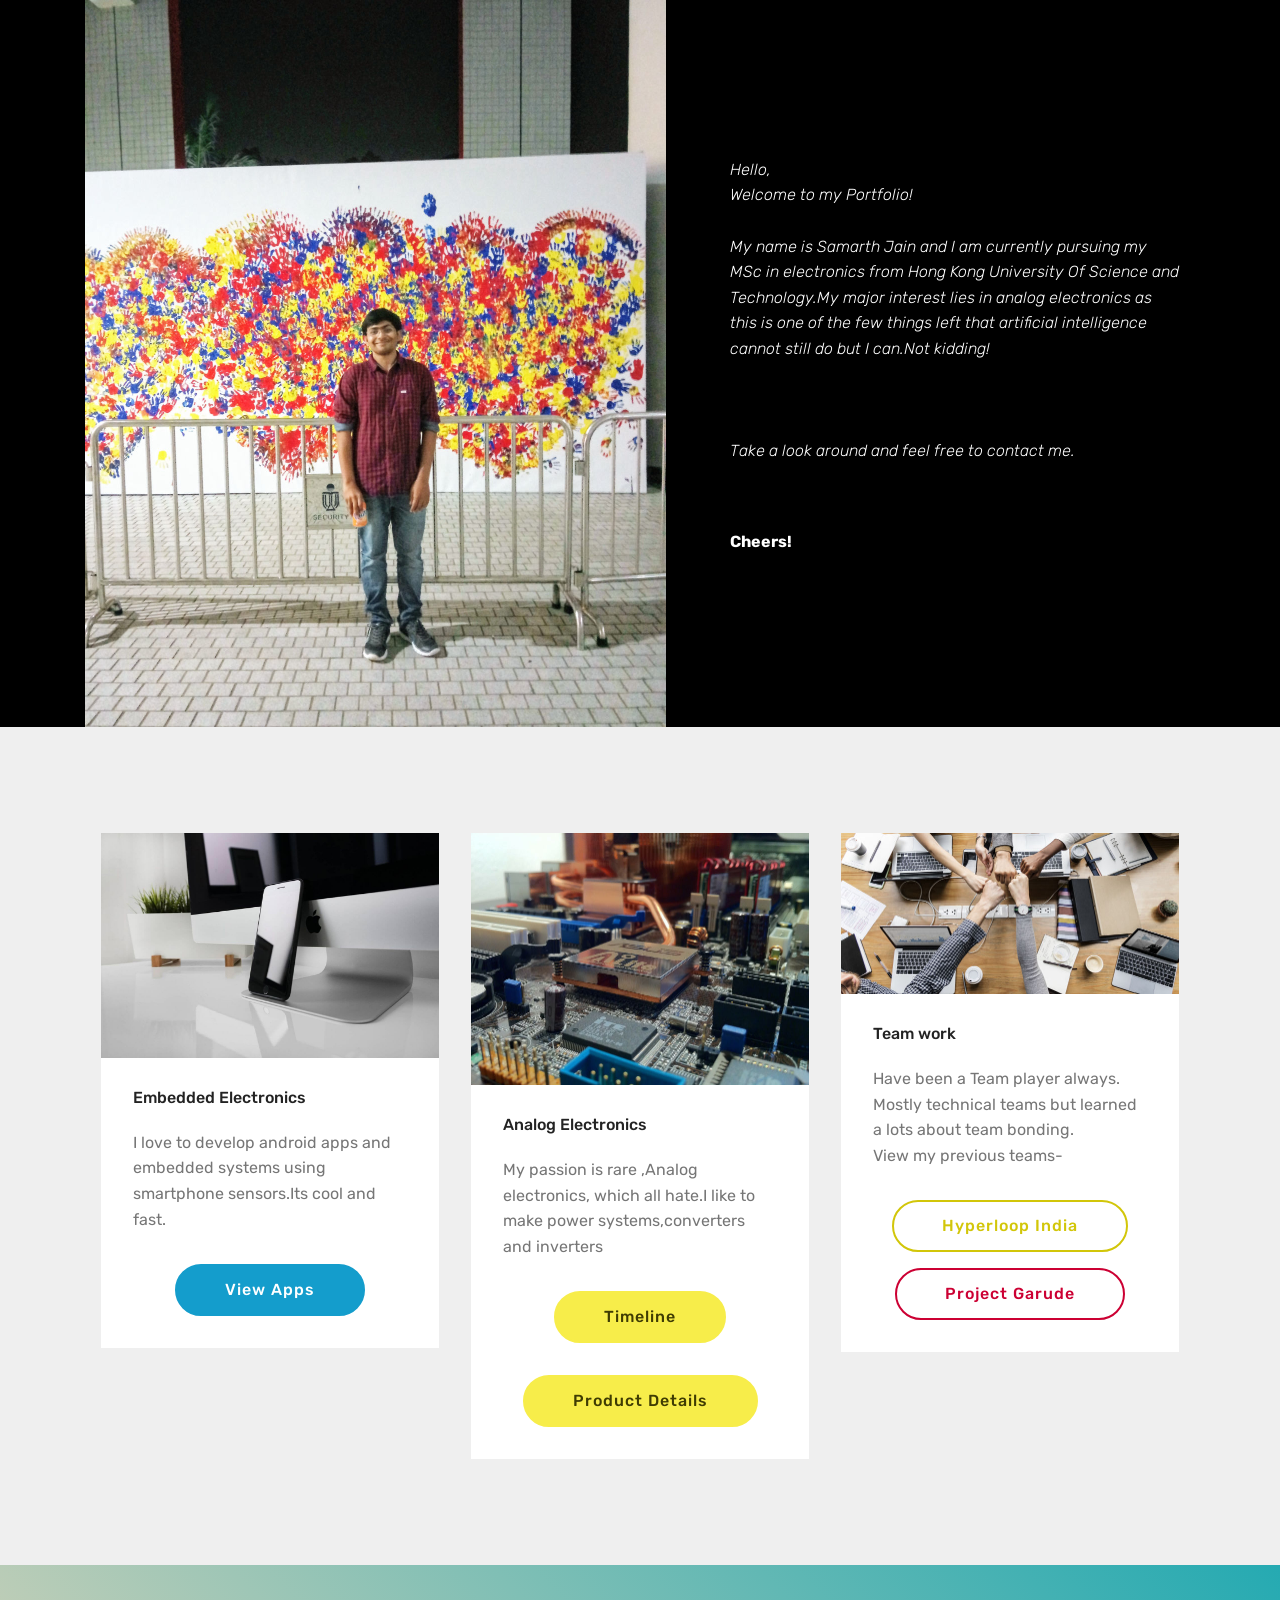
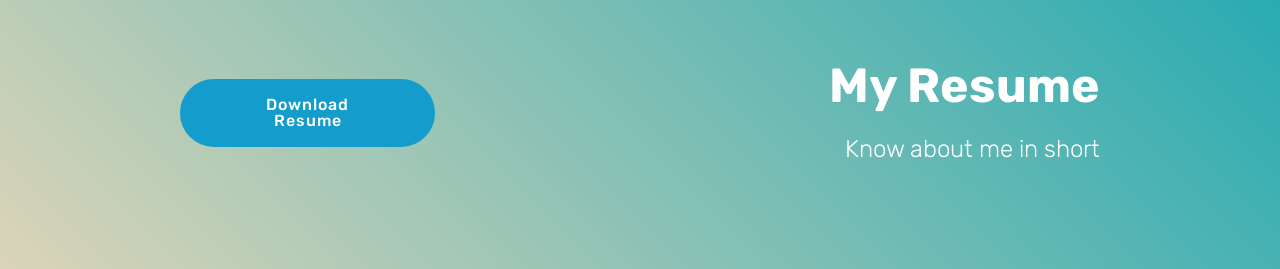
==== portfolio/index.html @ 9e7ce0a3 "Update index.html" ====
<!DOCTYPE html>
<html >
<head>
  <!-- Site made with Mobirise Website Builder v4.8.6, https://mobirise.com -->
  <meta charset="UTF-8">
  <meta http-equiv="X-UA-Compatible" content="IE=edge">
  <meta name="generator" content="Mobirise v4.8.6, mobirise.com">
  <meta name="viewport" content="width=device-width, initial-scale=1, minimum-scale=1">
  <link rel="shortcut icon" href="assets/images/logo4.png" type="image/x-icon">
  <meta name="description" content="">
  <title>Home</title>
  <link rel="stylesheet" href="assets/tether/tether.min.css">
  <link rel="stylesheet" href="assets/bootstrap/css/bootstrap.min.css">
  <link rel="stylesheet" href="assets/bootstrap/css/bootstrap-grid.min.css">
  <link rel="stylesheet" href="assets/bootstrap/css/bootstrap-reboot.min.css">
  <link rel="stylesheet" href="assets/theme/css/style.css">
  <link rel="stylesheet" href="assets/mobirise/css/mbr-additional.css" type="text/css">
  
  
  
</head>
<body>
  <section class="testimonials2 cid-r72cKj6qGm" id="testimonials2-5">

    

    

    <div class="container">
        <div class="media-container-row">
            <div class="mbr-figure pr-lg-5" style="width: 130%;">
              <img src="assets/images/img-20180921-224445-901-1162x1453.jpg" alt="" title="">
            </div>
            <div class="media-content px-3 align-self-center mbr-white py-2">
                    <p class="mbr-text testimonial-text mbr-fonts-style display-7">Hello,<br>Welcome to my Portfolio!<br><br>My name is Samarth Jain and I am currently pursuing my MSc in electronics from Hong Kong University Of Science and Technology.My major interest lies in analog electronics as this is one of the few things left that artificial intelligence cannot still do but I can.Not kidding!<br><br><br><br>Take a look around and feel free to contact me.&nbsp;<br><br></p>
                    <p class="mbr-author-name pt-4 mb-2 mbr-fonts-style display-7">Cheers!</p>
                    <p class="mbr-author-desc mbr-fonts-style display-7"></p>
            </div>
        </div>
    </div>
</section>

<section class="engine"><a href="https://mobirise.info/i">web creation software</a></section><section class="features3 cid-r7295wiwUB" id="features3-4">

    

    
    <div class="container">
        <div class="media-container-row">
            <div class="card p-3 col-12 col-md-6 col-lg-4">
                <div class="card-wrapper">
                    <div class="card-img">
                        <img src="assets/images/01.jpg" alt="Mobirise">
                    </div>
                    <div class="card-box">
                        <h4 class="card-title mbr-fonts-style display-7">
                            Embedded Electronics</h4>
                        <p class="mbr-text mbr-fonts-style display-7">
                            I love to develop android apps and embedded systems using smartphone sensors.Its cool and fast.</p>
                    </div>
                    <div class="mbr-section-btn text-center"><a href="page1.html" class="btn btn-primary display-4">
                            View Apps</a></div>
                </div>
            </div>

            <div class="card p-3 col-12 col-md-6 col-lg-4">
                <div class="card-wrapper">
                    <div class="card-img">
                        <img src="assets/images/mbr-676x505.jpg" alt="Mobirise" title="">
                    </div>
                    <div class="card-box">
                        <h4 class="card-title mbr-fonts-style display-7">Analog Electronics</h4>
                        <p class="mbr-text mbr-fonts-style display-7">My passion is rare ,Analog electronics, which all hate.I like to make power systems,converters and inverters</p>
                    </div>
                    <div class="mbr-section-btn text-center"><a href="https://samarthjainabout.github.io" class="btn btn-success display-4">Timeline</a></div>
              <div class="mbr-section-btn text-center"><a href="https://drive.google.com/open?id=1yl69Id8v0xCTXbyCGI8SJZIFc8qv35vI" class="btn btn-success display-4">Product Details</a></div>
                  
              </div>
            </div>

            <div class="card p-3 col-12 col-md-6 col-lg-4">
                <div class="card-wrapper">
                    <div class="card-img">
                        <img src="assets/images/mbr-676x323.jpg" alt="Mobirise" title="">
                    </div>
                    <div class="card-box">
                        <h4 class="card-title mbr-fonts-style display-7">
                            Team work</h4>
                        <p class="mbr-text mbr-fonts-style display-7">Have been a Team player always.<br>Mostly technical teams but learned a lots about team bonding.<br>View my previous teams-</p>
                    </div>
                    <div class="mbr-section-btn text-center"><a href="https://hyperloopindia.in/" class="btn btn-success-outline display-4">
                            Hyperloop India</a> <a href="https://www.projectgaruda.org/" class="btn btn-secondary-outline display-4">
                            Project Garude</a></div>
                </div>
            </div>

            
        </div>
    </div>
</section>

<section class="mbr-section info2 cid-r72pBPnNxs" id="info2-8">

    

    

    <div class="container">
        <div class="row main justify-content-center">
            <div class="media-container-column col-12 col-lg-3 col-md-4">
                <div class="mbr-section-btn align-left py-4"><a class="btn btn-primary display-4" href="https://drive.google.com/open?id=1Vdvoi_eeFQbv1vAcnRD-GirhCop4RAb4">Download Resume</a></div>
            </div>
            <div class="media-container-column title col-12 col-lg-7 col-md-6">
                <h2 class="align-right mbr-bold mbr-white pb-3 mbr-fonts-style display-2">My Resume</h2>
                <h3 class="mbr-section-subtitle align-right mbr-light mbr-white mbr-fonts-style display-5">Know about me in short</h3>
            </div>
        </div>
    </div>
</section>


  <script src="assets/web/assets/jquery/jquery.min.js"></script>
  <script src="assets/popper/popper.min.js"></script>
  <script src="assets/tether/tether.min.js"></script>
  <script src="assets/bootstrap/js/bootstrap.min.js"></script>
  <script src="assets/smoothscroll/smooth-scroll.js"></script>
  <script src="assets/theme/js/script.js"></script>
  
  
</body>
</html>
---- portfolio/assets/theme/css/style.css ----
/*!
 * Mobirise v4 theme (https://mobirise.com/)
 * Copyright 2017 Mobirise
 */section{background-color:#eeeeee}section,.container,.container-fluid{position:relative;word-wrap:break-word}a.mbr-iconfont:hover{text-decoration:none}.article .lead p,.article .lead ul,.article .lead ol,.article .lead pre,.article .lead blockquote{margin-bottom:0}a{font-style:normal;font-weight:400;cursor:pointer}a,a:hover{text-decoration:none}figure{margin-bottom:0}body{color:#232323}h1,h2,h3,h4,h5,h6,.h1,.h2,.h3,.h4,.h5,.h6,.display-1,.display-2,.display-3,.display-4{line-height:1;word-break:break-word;word-wrap:break-word}b,strong{font-weight:bold}blockquote{padding:10px 0 10px 20px;position:relative;border-left:2px solid;border-color:#ff3366}input:-webkit-autofill,input:-webkit-autofill:hover,input:-webkit-autofill:focus,input:-webkit-autofill:active{transition-delay:9999s;transition-property:background-color, color}textarea[type="hidden"]{display:none}body{position:relative}section{background-position:50% 50%;background-repeat:no-repeat;background-size:cover}section .mbr-background-video,section .mbr-background-video-preview{position:absolute;bottom:0;left:0;right:0;top:0}.hidden{visibility:hidden}.mbr-z-index20{z-index:20}/*! Base colors */.mbr-white{color:#ffffff}.mbr-black{color:#000000}.mbr-bg-white{background-color:#ffffff}.mbr-bg-black{background-color:#000000}/*! Text-aligns */.align-left{text-align:left}.align-center{text-align:center}.align-right{text-align:right}@media (max-width: 767px){.align-left,.align-center,.align-right,.mbr-section-btn,.mbr-section-title{text-align:center}}/*! Font-weight  */.mbr-light{font-weight:300}.mbr-regular{font-weight:400}.mbr-semibold{font-weight:500}.mbr-bold{font-weight:700}/*! Media  */.media-size-item{-webkit-flex:1 1 auto;-moz-flex:1 1 auto;-ms-flex:1 1 auto;-o-flex:1 1 auto;flex:1 1 auto}.media-content{-webkit-flex-basis:100%;flex-basis:100%}.media-container-row{display:-ms-flexbox;display:-webkit-flex;display:flex;-webkit-flex-direction:row;-ms-flex-direction:row;flex-direction:row;-webkit-flex-wrap:wrap;-ms-flex-wrap:wrap;flex-wrap:wrap;-webkit-justify-content:center;-ms-flex-pack:center;justify-content:center;-webkit-align-content:center;-ms-flex-line-pack:center;align-content:center;-webkit-align-items:start;-ms-flex-align:start;align-items:start}.media-container-row .media-size-item{width:400px}.media-container-column{display:-ms-flexbox;display:-webkit-flex;display:flex;-webkit-flex-direction:column;-ms-flex-direction:column;flex-direction:column;-webkit-flex-wrap:wrap;-ms-flex-wrap:wrap;flex-wrap:wrap;-webkit-justify-content:center;-ms-flex-pack:center;justify-content:center;-webkit-align-content:center;-ms-flex-line-pack:center;align-content:center;-webkit-align-items:stretch;-ms-flex-align:stretch;align-items:stretch}.media-container-column>*{width:100%}@media (min-width: 992px){.media-container-row{-webkit-flex-wrap:nowrap;-ms-flex-wrap:nowrap;flex-wrap:nowrap}}figure{overflow:hidden}figure[mbr-media-size]{transition:width 0.1s}.mbr-figure img,.mbr-figure iframe{display:block;width:100%}.card{background-color:transparent;border:none}.card-img{text-align:center;flex-shrink:0;-webkit-flex-shrink:0}.media{max-width:100%;margin:0 auto}.mbr-figure{-ms-flex-item-align:center;-ms-grid-row-align:center;-webkit-align-self:center;align-self:center}.media-container>div{max-width:100%}.mbr-figure img,.card-img img{width:100%}@media (max-width: 991px){.media-size-item{width:auto !important}.media{width:auto}.mbr-figure{width:100% !important}}/*! Buttons */.mbr-section-btn{margin-left:-.25rem;margin-right:-.25rem;font-size:0}nav .mbr-section-btn{margin-left:0rem;margin-right:0rem}/*! Btn icon margin */.btn .mbr-iconfont,.btn.btn-sm .mbr-iconfont{cursor:pointer;margin-right:0.5rem}.btn.btn-md .mbr-iconfont,.btn.btn-md .mbr-iconfont{margin-right:0.8rem}.mbr-regular{font-weight:400}.mbr-semibold{font-weight:500}.mbr-bold{font-weight:700}[type="submit"]{-webkit-appearance:none}/*! Full-screen */.mbr-fullscreen .mbr-overlay{min-height:100vh}.mbr-fullscreen{display:flex;display:-webkit-flex;display:-moz-flex;display:-ms-flex;display:-o-flex;align-items:center;-webkit-align-items:center;min-height:100vh;padding-top:3rem;padding-bottom:3rem}/*! Map */.map{height:25rem;position:relative}.map iframe{width:100%;height:100%}.form-asterisk{font-family:initial;position:absolute;top:-2px;font-weight:normal}/*! Scroll to top arrow */.mbr-arrow-up{bottom:25px;right:90px;position:fixed;text-align:right;z-index:5000;color:#ffffff;font-size:32px;transform:rotate(180deg);-webkit-transform:rotate(180deg)}.mbr-arrow-up a{background:rgba(0,0,0,0.2);border-radius:3px;color:#fff;display:inline-block;height:60px;width:60px;outline-style:none !important;position:relative;text-decoration:none;transition:all .3s ease-in-out;cursor:pointer;text-align:center}.mbr-arrow-up a:hover{background-color:rgba(0,0,0,0.4)}.mbr-arrow-up a i{line-height:60px}.mbr-arrow-up-icon{display:block;color:#fff}.mbr-arrow-up-icon::before{content:"\203a";display:inline-block;font-family:serif;font-size:32px;line-height:1;font-style:normal;position:relative;top:6px;left:-4px;-webkit-transform:rotate(-90deg);transform:rotate(-90deg)}/*! Arrow Down */.mbr-arrow{position:absolute;bottom:45px;left:50%;width:60px;height:60px;cursor:pointer;background-color:rgba(80,80,80,0.5);border-radius:50%;-webkit-transform:translateX(-50%);transform:translateX(-50%)}.mbr-arrow>a{display:inline-block;text-decoration:none;outline-style:none;-webkit-animation:arrowdown 1.7s ease-in-out infinite;animation:arrowdown 1.7s ease-in-out infinite}.mbr-arrow>a>i{position:absolute;top:-2px;left:15px;font-size:2rem}@keyframes arrowdown{0%{transform:translateY(0px);-webkit-transform:translateY(0px)}50%{transform:translateY(-5px);-webkit-transform:translateY(-5px)}100%{transform:translateY(0px);-webkit-transform:translateY(0px)}}@-webkit-keyframes arrowdown{0%{transform:translateY(0px);-webkit-transform:translateY(0px)}50%{transform:translateY(-5px);-webkit-transform:translateY(-5px)}100%{transform:translateY(0px);-webkit-transform:translateY(0px)}}@media (max-width: 500px){.mbr-arrow-up{left:50%;right:auto;transform:translateX(-50%) rotate(180deg);-webkit-transform:translateX(-50%) rotate(180deg)}}@keyframes gradient-animation{from{background-position:0% 100%;animation-timing-function:ease-in-out}to{background-position:100% 0%;animation-timing-function:ease-in-out}}@-webkit-keyframes gradient-animation{from{background-position:0% 100%;animation-timing-function:ease-in-out}to{background-position:100% 0%;animation-timing-function:ease-in-out}}.bg-gradient{background-size:200% 200%;animation:gradient-animation 5s infinite alternate;-webkit-animation:gradient-animation 5s infinite alternate}.menu .navbar-brand{display:-webkit-flex}.menu .navbar-brand span{display:flex;display:-webkit-flex}.menu .navbar-brand .navbar-caption-wrap{display:-webkit-flex}.menu .navbar-brand .navbar-logo img{display:-webkit-flex}@media (min-width: 768px) and (max-width: 991px){.menu .navbar-toggleable-sm .navbar-nav{display:-webkit-box;display:-webkit-flex;display:-ms-flexbox}}@media (min-width: 992px){.menu .navbar-nav.nav-dropdown{display:-webkit-flex}.menu .navbar-toggleable-sm .navbar-collapse{display:-webkit-flex !important}}.navbar{display:-webkit-flex;-webkit-flex-wrap:wrap;-webkit-align-items:center;-webkit-justify-content:space-between}.navbar-collapse{-webkit-flex-basis:100%;-webkit-flex-grow:1;-webkit-align-items:center}.nav-dropdown .link{padding:.667em 1.667em !important;margin:0 !important}.nav{display:-webkit-flex;-webkit-flex-wrap:wrap}.row{display:-webkit-flex;-webkit-flex-wrap:wrap}.justify-content-center{-webkit-justify-content:center}.form-inline{display:-webkit-flex;-webkit-flex-flow:row wrap;-webkit-align-items:center}.card-wrapper{flex:1;-webkit-flex:1}.carousel-control{display:-webkit-flex;-webkit-align-items:center;-webkit-justify-content:center}.carousel-controls{display:-webkit-flex}.media{display:-webkit-flex}
/*# sourceMappingURL=style.css.map */
.engine {
	position: absolute;
	text-indent: -2400px;
	text-align: center;
	padding: 0;
	top: 0;
	left: -2400px;
}
---- portfolio/assets/mobirise/css/mbr-additional.css ----
@import url(https://fonts.googleapis.com/css?family=Rubik:300,300i,400,400i,500,500i,700,700i,900,900i);





body {
  font-style: normal;
  line-height: 1.5;
}
.mbr-section-title {
  font-style: normal;
  line-height: 1.2;
}
.mbr-section-subtitle {
  line-height: 1.3;
}
.mbr-text {
  font-style: normal;
  line-height: 1.6;
}
.display-1 {
  font-family: 'Rubik', sans-serif;
  font-size: 4.25rem;
}
.display-1 > .mbr-iconfont {
  font-size: 6.8rem;
}
.display-2 {
  font-family: 'Rubik', sans-serif;
  font-size: 3rem;
}
.display-2 > .mbr-iconfont {
  font-size: 4.8rem;
}
.display-4 {
  font-family: 'Rubik', sans-serif;
  font-size: 1rem;
}
.display-4 > .mbr-iconfont {
  font-size: 1.6rem;
}
.display-5 {
  font-family: 'Rubik', sans-serif;
  font-size: 1.5rem;
}
.display-5 > .mbr-iconfont {
  font-size: 2.4rem;
}
.display-7 {
  font-family: 'Rubik', sans-serif;
  font-size: 1rem;
}
.display-7 > .mbr-iconfont {
  font-size: 1.6rem;
}
/* ---- Fluid typography for mobile devices ---- */
/* 1.4 - font scale ratio ( bootstrap == 1.42857 ) */
/* 100vw - current viewport width */
/* (48 - 20)  48 == 48rem == 768px, 20 == 20rem == 320px(minimal supported viewport) */
/* 0.65 - min scale variable, may vary */
@media (max-width: 768px) {
  .display-1 {
    font-size: 3.4rem;
    font-size: calc( 2.1374999999999997rem + (4.25 - 2.1374999999999997) * ((100vw - 20rem) / (48 - 20)));
    line-height: calc( 1.4 * (2.1374999999999997rem + (4.25 - 2.1374999999999997) * ((100vw - 20rem) / (48 - 20))));
  }
  .display-2 {
    font-size: 2.4rem;
    font-size: calc( 1.7rem + (3 - 1.7) * ((100vw - 20rem) / (48 - 20)));
    line-height: calc( 1.4 * (1.7rem + (3 - 1.7) * ((100vw - 20rem) / (48 - 20))));
  }
  .display-4 {
    font-size: 0.8rem;
    font-size: calc( 1rem + (1 - 1) * ((100vw - 20rem) / (48 - 20)));
    line-height: calc( 1.4 * (1rem + (1 - 1) * ((100vw - 20rem) / (48 - 20))));
  }
  .display-5 {
    font-size: 1.2rem;
    font-size: calc( 1.175rem + (1.5 - 1.175) * ((100vw - 20rem) / (48 - 20)));
    line-height: calc( 1.4 * (1.175rem + (1.5 - 1.175) * ((100vw - 20rem) / (48 - 20))));
  }
}
/* Buttons */
.btn {
  font-weight: 500;
  border-width: 2px;
  font-style: normal;
  letter-spacing: 1px;
  margin: .4rem .8rem;
  white-space: normal;
  -webkit-transition: all 0.3s ease-in-out;
  -moz-transition: all 0.3s ease-in-out;
  transition: all 0.3s ease-in-out;
  display: inline-flex;
  align-items: center;
  justify-content: center;
  word-break: break-word;
  -webkit-align-items: center;
  -webkit-justify-content: center;
  display: -webkit-inline-flex;
  padding: 1rem 3rem;
  border-radius: 3px;
}
.btn-sm {
  font-weight: 500;
  letter-spacing: 1px;
  -webkit-transition: all 0.3s ease-in-out;
  -moz-transition: all 0.3s ease-in-out;
  transition: all 0.3s ease-in-out;
  padding: 0.6rem 1.5rem;
  border-radius: 3px;
}
.btn-md {
  font-weight: 500;
  letter-spacing: 1px;
  margin: .4rem .8rem !important;
  -webkit-transition: all 0.3s ease-in-out;
  -moz-transition: all 0.3s ease-in-out;
  transition: all 0.3s ease-in-out;
  padding: 1rem 3rem;
  border-radius: 3px;
}
.btn-lg {
  font-weight: 500;
  letter-spacing: 1px;
  margin: .4rem .8rem !important;
  -webkit-transition: all 0.3s ease-in-out;
  -moz-transition: all 0.3s ease-in-out;
  transition: all 0.3s ease-in-out;
  padding: 1.2rem 3.2rem;
  border-radius: 3px;
}
.bg-primary {
  background-color: #149dcc !important;
}
.bg-success {
  background-color: #f7ed4a !important;
}
.bg-info {
  background-color: #82786e !important;
}
.bg-warning {
  background-color: #879a9f !important;
}
.bg-danger {
  background-color: #b1a374 !important;
}
.btn-primary,
.btn-primary:active {
  background-color: #149dcc !important;
  border-color: #149dcc !important;
  color: #ffffff !important;
}
.btn-primary:hover,
.btn-primary:focus,
.btn-primary.focus,
.btn-primary.active {
  color: #ffffff !important;
  background-color: #0d6786 !important;
  border-color: #0d6786 !important;
}
.btn-primary.disabled,
.btn-primary:disabled {
  color: #ffffff !important;
  background-color: #0d6786 !important;
  border-color: #0d6786 !important;
}
.btn-secondary,
.btn-secondary:active {
  background-color: #ff3366 !important;
  border-color: #ff3366 !important;
  color: #ffffff !important;
}
.btn-secondary:hover,
.btn-secondary:focus,
.btn-secondary.focus,
.btn-secondary.active {
  color: #ffffff !important;
  background-color: #e50039 !important;
  border-color: #e50039 !important;
}
.btn-secondary.disabled,
.btn-secondary:disabled {
  color: #ffffff !important;
  background-color: #e50039 !important;
  border-color: #e50039 !important;
}
.btn-info,
.btn-info:active {
  background-color: #82786e !important;
  border-color: #82786e !important;
  color: #ffffff !important;
}
.btn-info:hover,
.btn-info:focus,
.btn-info.focus,
.btn-info.active {
  color: #ffffff !important;
  background-color: #59524b !important;
  border-color: #59524b !important;
}
.btn-info.disabled,
.btn-info:disabled {
  color: #ffffff !important;
  background-color: #59524b !important;
  border-color: #59524b !important;
}
.btn-success,
.btn-success:active {
  background-color: #f7ed4a !important;
  border-color: #f7ed4a !important;
  color: #3f3c03 !important;
}
.btn-success:hover,
.btn-success:focus,
.btn-success.focus,
.btn-success.active {
  color: #3f3c03 !important;
  background-color: #eadd0a !important;
  border-color: #eadd0a !important;
}
.btn-success.disabled,
.btn-success:disabled {
  color: #3f3c03 !important;
  background-color: #eadd0a !important;
  border-color: #eadd0a !important;
}
.btn-warning,
.btn-warning:active {
  background-color: #879a9f !important;
  border-color: #879a9f !important;
  color: #ffffff !important;
}
.btn-warning:hover,
.btn-warning:focus,
.btn-warning.focus,
.btn-warning.active {
  color: #ffffff !important;
  background-color: #617479 !important;
  border-color: #617479 !important;
}
.btn-warning.disabled,
.btn-warning:disabled {
  color: #ffffff !important;
  background-color: #617479 !important;
  border-color: #617479 !important;
}
.btn-danger,
.btn-danger:active {
  background-color: #b1a374 !important;
  border-color: #b1a374 !important;
  color: #ffffff !important;
}
.btn-danger:hover,
.btn-danger:focus,
.btn-danger.focus,
.btn-danger.active {
  color: #ffffff !important;
  background-color: #8b7d4e !important;
  border-color: #8b7d4e !important;
}
.btn-danger.disabled,
.btn-danger:disabled {
  color: #ffffff !important;
  background-color: #8b7d4e !important;
  border-color: #8b7d4e !important;
}
.btn-white {
  color: #333333 !important;
}
.btn-white,
.btn-white:active {
  background-color: #ffffff !important;
  border-color: #ffffff !important;
  color: #808080 !important;
}
.btn-white:hover,
.btn-white:focus,
.btn-white.focus,
.btn-white.active {
  color: #808080 !important;
  background-color: #d9d9d9 !important;
  border-color: #d9d9d9 !important;
}
.btn-white.disabled,
.btn-white:disabled {
  color: #808080 !important;
  background-color: #d9d9d9 !important;
  border-color: #d9d9d9 !important;
}
.btn-black,
.btn-black:active {
  background-color: #333333 !important;
  border-color: #333333 !important;
  color: #ffffff !important;
}
.btn-black:hover,
.btn-black:focus,
.btn-black.focus,
.btn-black.active {
  color: #ffffff !important;
  background-color: #0d0d0d !important;
  border-color: #0d0d0d !important;
}
.btn-black.disabled,
.btn-black:disabled {
  color: #ffffff !important;
  background-color: #0d0d0d !important;
  border-color: #0d0d0d !important;
}
.btn-primary-outline,
.btn-primary-outline:active {
  background: none;
  border-color: #0b566f;
  color: #0b566f;
}
.btn-primary-outline:hover,
.btn-primary-outline:focus,
.btn-primary-outline.focus,
.btn-primary-outline.active {
  color: #ffffff;
  background-color: #149dcc;
  border-color: #149dcc;
}
.btn-primary-outline.disabled,
.btn-primary-outline:disabled {
  color: #ffffff !important;
  background-color: #149dcc !important;
  border-color: #149dcc !important;
}
.btn-secondary-outline,
.btn-secondary-outline:active {
  background: none;
  border-color: #cc0033;
  color: #cc0033;
}
.btn-secondary-outline:hover,
.btn-secondary-outline:focus,
.btn-secondary-outline.focus,
.btn-secondary-outline.active {
  color: #ffffff;
  background-color: #ff3366;
  border-color: #ff3366;
}
.btn-secondary-outline.disabled,
.btn-secondary-outline:disabled {
  color: #ffffff !important;
  background-color: #ff3366 !important;
  border-color: #ff3366 !important;
}
.btn-info-outline,
.btn-info-outline:active {
  background: none;
  border-color: #4b453f;
  color: #4b453f;
}
.btn-info-outline:hover,
.btn-info-outline:focus,
.btn-info-outline.focus,
.btn-info-outline.active {
  color: #ffffff;
  background-color: #82786e;
  border-color: #82786e;
}
.btn-info-outline.disabled,
.btn-info-outline:disabled {
  color: #ffffff !important;
  background-color: #82786e !important;
  border-color: #82786e !important;
}
.btn-success-outline,
.btn-success-outline:active {
  background: none;
  border-color: #d2c609;
  color: #d2c609;
}
.btn-success-outline:hover,
.btn-success-outline:focus,
.btn-success-outline.focus,
.btn-success-outline.active {
  color: #3f3c03;
  background-color: #f7ed4a;
  border-color: #f7ed4a;
}
.btn-success-outline.disabled,
.btn-success-outline:disabled {
  color: #3f3c03 !important;
  background-color: #f7ed4a !important;
  border-color: #f7ed4a !important;
}
.btn-warning-outline,
.btn-warning-outline:active {
  background: none;
  border-color: #55666b;
  color: #55666b;
}
.btn-warning-outline:hover,
.btn-warning-outline:focus,
.btn-warning-outline.focus,
.btn-warning-outline.active {
  color: #ffffff;
  background-color: #879a9f;
  border-color: #879a9f;
}
.btn-warning-outline.disabled,
.btn-warning-outline:disabled {
  color: #ffffff !important;
  background-color: #879a9f !important;
  border-color: #879a9f !important;
}
.btn-danger-outline,
.btn-danger-outline:active {
  background: none;
  border-color: #7a6e45;
  color: #7a6e45;
}
.btn-danger-outline:hover,
.btn-danger-outline:focus,
.btn-danger-outline.focus,
.btn-danger-outline.active {
  color: #ffffff;
  background-color: #b1a374;
  border-color: #b1a374;
}
.btn-danger-outline.disabled,
.btn-danger-outline:disabled {
  color: #ffffff !important;
  background-color: #b1a374 !important;
  border-color: #b1a374 !important;
}
.btn-black-outline,
.btn-black-outline:active {
  background: none;
  border-color: #000000;
  color: #000000;
}
.btn-black-outline:hover,
.btn-black-outline:focus,
.btn-black-outline.focus,
.btn-black-outline.active {
  color: #ffffff;
  background-color: #333333;
  border-color: #333333;
}
.btn-black-outline.disabled,
.btn-black-outline:disabled {
  color: #ffffff !important;
  background-color: #333333 !important;
  border-color: #333333 !important;
}
.btn-white-outline,
.btn-white-outline:active,
.btn-white-outline.active {
  background: none;
  border-color: #ffffff;
  color: #ffffff;
}
.btn-white-outline:hover,
.btn-white-outline:focus,
.btn-white-outline.focus {
  color: #333333;
  background-color: #ffffff;
  border-color: #ffffff;
}
.text-primary {
  color: #149dcc !important;
}
.text-secondary {
  color: #ff3366 !important;
}
.text-success {
  color: #f7ed4a !important;
}
.text-info {
  color: #82786e !important;
}
.text-warning {
  color: #879a9f !important;
}
.text-danger {
  color: #b1a374 !important;
}
.text-white {
  color: #ffffff !important;
}
.text-black {
  color: #000000 !important;
}
a.text-primary:hover,
a.text-primary:focus {
  color: #0b566f !important;
}
a.text-secondary:hover,
a.text-secondary:focus {
  color: #cc0033 !important;
}
a.text-success:hover,
a.text-success:focus {
  color: #d2c609 !important;
}
a.text-info:hover,
a.text-info:focus {
  color: #4b453f !important;
}
a.text-warning:hover,
a.text-warning:focus {
  color: #55666b !important;
}
a.text-danger:hover,
a.text-danger:focus {
  color: #7a6e45 !important;
}
a.text-white:hover,
a.text-white:focus {
  color: #b3b3b3 !important;
}
a.text-black:hover,
a.text-black:focus {
  color: #4d4d4d !important;
}
.alert-success {
  background-color: #70c770;
}
.alert-info {
  background-color: #82786e;
}
.alert-warning {
  background-color: #879a9f;
}
.alert-danger {
  background-color: #b1a374;
}
.mbr-section-btn a.btn:not(.btn-form) {
  border-radius: 100px;
}
.mbr-section-btn a.btn:not(.btn-form):hover,
.mbr-section-btn a.btn:not(.btn-form):focus {
  box-shadow: none !important;
}
.mbr-section-btn a.btn:not(.btn-form):hover,
.mbr-section-btn a.btn:not(.btn-form):focus {
  box-shadow: 0 10px 40px 0 rgba(0, 0, 0, 0.2) !important;
  -webkit-box-shadow: 0 10px 40px 0 rgba(0, 0, 0, 0.2) !important;
}
.mbr-gallery-filter li a {
  border-radius: 100px !important;
}
.mbr-gallery-filter li.active .btn {
  background-color: #149dcc;
  border-color: #149dcc;
  color: #ffffff;
}
.mbr-gallery-filter li.active .btn:focus {
  box-shadow: none;
}
.nav-tabs .nav-link {
  border-radius: 100px !important;
}
.btn-form {
  border-radius: 0;
}
.btn-form:hover {
  cursor: pointer;
}
a,
a:hover {
  color: #149dcc;
}
.mbr-plan-header.bg-primary .mbr-plan-subtitle,
.mbr-plan-header.bg-primary .mbr-plan-price-desc {
  color: #b4e6f8;
}
.mbr-plan-header.bg-success .mbr-plan-subtitle,
.mbr-plan-header.bg-success .mbr-plan-price-desc {
  color: #ffffff;
}
.mbr-plan-header.bg-info .mbr-plan-subtitle,
.mbr-plan-header.bg-info .mbr-plan-price-desc {
  color: #beb8b2;
}
.mbr-plan-header.bg-warning .mbr-plan-subtitle,
.mbr-plan-header.bg-warning .mbr-plan-price-desc {
  color: #ced6d8;
}
.mbr-plan-header.bg-danger .mbr-plan-subtitle,
.mbr-plan-header.bg-danger .mbr-plan-price-desc {
  color: #dfd9c6;
}
/* Scroll to top button*/
.scrollToTop_wraper {
  display: none;
}
#scrollToTop a i:before {
  content: '';
  position: absolute;
  height: 40%;
  top: 25%;
  background: #fff;
  width: 2px;
  left: calc(50% - 1px);
}
#scrollToTop a i:after {
  content: '';
  position: absolute;
  display: block;
  border-top: 2px solid #fff;
  border-right: 2px solid #fff;
  width: 40%;
  height: 40%;
  left: 30%;
  bottom: 30%;
  transform: rotate(135deg);
  -webkit-transform: rotate(135deg);
}
/* Others*/
.note-check a[data-value=Rubik] {
  font-style: normal;
}
.mbr-arrow a {
  color: #ffffff;
}
@media (max-width: 767px) {
  .mbr-arrow {
    display: none;
  }
}
.form-control-label {
  position: relative;
  cursor: pointer;
  margin-bottom: .357em;
  padding: 0;
}
.alert {
  color: #ffffff;
  border-radius: 0;
  border: 0;
  font-size: .875rem;
  line-height: 1.5;
  margin-bottom: 1.875rem;
  padding: 1.25rem;
  position: relative;
}
.alert.alert-form::after {
  background-color: inherit;
  bottom: -7px;
  content: "";
  display: block;
  height: 14px;
  left: 50%;
  margin-left: -7px;
  position: absolute;
  transform: rotate(45deg);
  width: 14px;
  -webkit-transform: rotate(45deg);
}
.form-control {
  background-color: #f5f5f5;
  box-shadow: none;
  color: #565656;
  font-family: 'Rubik', sans-serif;
  font-size: 1rem;
  line-height: 1.43;
  min-height: 3.5em;
  padding: 1.07em .5em;
}
.form-control > .mbr-iconfont {
  font-size: 1.6rem;
}
.form-control,
.form-control:focus {
  border: 1px solid #e8e8e8;
}
.form-active .form-control:invalid {
  border-color: red;
}
.mbr-overlay {
  background-color: #000;
  bottom: 0;
  left: 0;
  opacity: .5;
  position: absolute;
  right: 0;
  top: 0;
  z-index: 0;
}
blockquote {
  font-style: italic;
  padding: 10px 0 10px 20px;
  font-size: 1.09rem;
  position: relative;
  border-color: #149dcc;
  border-width: 3px;
}
ul,
ol,
pre,
blockquote {
  margin-bottom: 2.3125rem;
}
pre {
  background: #f4f4f4;
  padding: 10px 24px;
  white-space: pre-wrap;
}
.inactive {
  -webkit-user-select: none;
  -moz-user-select: none;
  -ms-user-select: none;
  user-select: none;
  pointer-events: none;
  -webkit-user-drag: none;
  user-drag: none;
}
.mbr-section__comments .row {
  justify-content: center;
  -webkit-justify-content: center;
}
/* Forms */
.mbr-form .btn {
  margin: .4rem 0;
}
.mbr-form .input-group-btn a.btn {
  border-radius: 100px !important;
}
.mbr-form .input-group-btn a.btn:hover {
  box-shadow: 0 10px 40px 0 rgba(0, 0, 0, 0.2);
}
.mbr-form .input-group-btn button[type="submit"] {
  border-radius: 100px !important;
  padding: 1rem 3rem;
}
.mbr-form .input-group-btn button[type="submit"]:hover {
  box-shadow: 0 10px 40px 0 rgba(0, 0, 0, 0.2);
}
.form2 .form-control {
  border-top-left-radius: 100px;
  border-bottom-left-radius: 100px;
}
.form2 .input-group-btn a.btn {
  border-top-left-radius: 0 !important;
  border-bottom-left-radius: 0 !important;
}
.form2 .input-group-btn button[type="submit"] {
  border-top-left-radius: 0 !important;
  border-bottom-left-radius: 0 !important;
}
.form3 input[type="email"] {
  border-radius: 100px !important;
}
@media (max-width: 349px) {
  .form2 input[type="email"] {
    border-radius: 100px !important;
  }
  .form2 .input-group-btn a.btn {
    border-radius: 100px !important;
  }
  .form2 .input-group-btn button[type="submit"] {
    border-radius: 100px !important;
  }
}
@media (max-width: 767px) {
  .btn {
    font-size: .75rem !important;
  }
  .btn .mbr-iconfont {
    font-size: 1rem !important;
  }
}
/* Social block */
.btn-social {
  font-size: 20px;
  border-radius: 50%;
  padding: 0;
  width: 44px;
  height: 44px;
  line-height: 44px;
  text-align: center;
  position: relative;
  border: 2px solid #c0a375;
  border-color: #149dcc;
  color: #232323;
  cursor: pointer;
}
.btn-social i {
  top: 0;
  line-height: 44px;
  width: 44px;
}
.btn-social:hover {
  color: #fff;
  background: #149dcc;
}
.btn-social + .btn {
  margin-left: .1rem;
}
/* Footer */
.mbr-footer-content li::before,
.mbr-footer .mbr-contacts li::before {
  background: #149dcc;
}
.mbr-footer-content li a:hover,
.mbr-footer .mbr-contacts li a:hover {
  color: #149dcc;
}
.footer3 input[type="email"],
.footer4 input[type="email"] {
  border-radius: 100px !important;
}
.footer3 .input-group-btn a.btn,
.footer4 .input-group-btn a.btn {
  border-radius: 100px !important;
}
.footer3 .input-group-btn button[type="submit"],
.footer4 .input-group-btn button[type="submit"] {
  border-radius: 100px !important;
}
/* Headers*/
.header13 .form-inline input[type="email"],
.header14 .form-inline input[type="email"] {
  border-radius: 100px;
}
.header13 .form-inline input[type="text"],
.header14 .form-inline input[type="text"] {
  border-radius: 100px;
}
.header13 .form-inline input[type="tel"],
.header14 .form-inline input[type="tel"] {
  border-radius: 100px;
}
.header13 .form-inline a.btn,
.header14 .form-inline a.btn {
  border-radius: 100px;
}
.header13 .form-inline button,
.header14 .form-inline button {
  border-radius: 100px !important;
}
.offset-1 {
  margin-left: 8.33333%;
}
.offset-2 {
  margin-left: 16.66667%;
}
.offset-3 {
  margin-left: 25%;
}
.offset-4 {
  margin-left: 33.33333%;
}
.offset-5 {
  margin-left: 41.66667%;
}
.offset-6 {
  margin-left: 50%;
}
.offset-7 {
  margin-left: 58.33333%;
}
.offset-8 {
  margin-left: 66.66667%;
}
.offset-9 {
  margin-left: 75%;
}
.offset-10 {
  margin-left: 83.33333%;
}
.offset-11 {
  margin-left: 91.66667%;
}
@media (min-width: 576px) {
  .offset-sm-0 {
    margin-left: 0%;
  }
  .offset-sm-1 {
    margin-left: 8.33333%;
  }
  .offset-sm-2 {
    margin-left: 16.66667%;
  }
  .offset-sm-3 {
    margin-left: 25%;
  }
  .offset-sm-4 {
    margin-left: 33.33333%;
  }
  .offset-sm-5 {
    margin-left: 41.66667%;
  }
  .offset-sm-6 {
    margin-left: 50%;
  }
  .offset-sm-7 {
    margin-left: 58.33333%;
  }
  .offset-sm-8 {
    margin-left: 66.66667%;
  }
  .offset-sm-9 {
    margin-left: 75%;
  }
  .offset-sm-10 {
    margin-left: 83.33333%;
  }
  .offset-sm-11 {
    margin-left: 91.66667%;
  }
}
@media (min-width: 768px) {
  .offset-md-0 {
    margin-left: 0%;
  }
  .offset-md-1 {
    margin-left: 8.33333%;
  }
  .offset-md-2 {
    margin-left: 16.66667%;
  }
  .offset-md-3 {
    margin-left: 25%;
  }
  .offset-md-4 {
    margin-left: 33.33333%;
  }
  .offset-md-5 {
    margin-left: 41.66667%;
  }
  .offset-md-6 {
    margin-left: 50%;
  }
  .offset-md-7 {
    margin-left: 58.33333%;
  }
  .offset-md-8 {
    margin-left: 66.66667%;
  }
  .offset-md-9 {
    margin-left: 75%;
  }
  .offset-md-10 {
    margin-left: 83.33333%;
  }
  .offset-md-11 {
    margin-left: 91.66667%;
  }
}
@media (min-width: 992px) {
  .offset-lg-0 {
    margin-left: 0%;
  }
  .offset-lg-1 {
    margin-left: 8.33333%;
  }
  .offset-lg-2 {
    margin-left: 16.66667%;
  }
  .offset-lg-3 {
    margin-left: 25%;
  }
  .offset-lg-4 {
    margin-left: 33.33333%;
  }
  .offset-lg-5 {
    margin-left: 41.66667%;
  }
  .offset-lg-6 {
    margin-left: 50%;
  }
  .offset-lg-7 {
    margin-left: 58.33333%;
  }
  .offset-lg-8 {
    margin-left: 66.66667%;
  }
  .offset-lg-9 {
    margin-left: 75%;
  }
  .offset-lg-10 {
    margin-left: 83.33333%;
  }
  .offset-lg-11 {
    margin-left: 91.66667%;
  }
}
@media (min-width: 1200px) {
  .offset-xl-0 {
    margin-left: 0%;
  }
  .offset-xl-1 {
    margin-left: 8.33333%;
  }
  .offset-xl-2 {
    margin-left: 16.66667%;
  }
  .offset-xl-3 {
    margin-left: 25%;
  }
  .offset-xl-4 {
    margin-left: 33.33333%;
  }
  .offset-xl-5 {
    margin-left: 41.66667%;
  }
  .offset-xl-6 {
    margin-left: 50%;
  }
  .offset-xl-7 {
    margin-left: 58.33333%;
  }
  .offset-xl-8 {
    margin-left: 66.66667%;
  }
  .offset-xl-9 {
    margin-left: 75%;
  }
  .offset-xl-10 {
    margin-left: 83.33333%;
  }
  .offset-xl-11 {
    margin-left: 91.66667%;
  }
}
.navbar-toggler {
  -webkit-align-self: flex-start;
  -ms-flex-item-align: start;
  align-self: flex-start;
  padding: 0.25rem 0.75rem;
  font-size: 1.25rem;
  line-height: 1;
  background: transparent;
  border: 1px solid transparent;
  -webkit-border-radius: 0.25rem;
  border-radius: 0.25rem;
}
.navbar-toggler:focus,
.navbar-toggler:hover {
  text-decoration: none;
}
.navbar-toggler-icon {
  display: inline-block;
  width: 1.5em;
  height: 1.5em;
  vertical-align: middle;
  content: "";
  background: no-repeat center center;
  -webkit-background-size: 100% 100%;
  -o-background-size: 100% 100%;
  background-size: 100% 100%;
}
.navbar-toggler-left {
  position: absolute;
  left: 1rem;
}
.navbar-toggler-right {
  position: absolute;
  right: 1rem;
}
@media (max-width: 575px) {
  .navbar-toggleable .navbar-nav .dropdown-menu {
    position: static;
    float: none;
  }
  .navbar-toggleable > .container {
    padding-right: 0;
    padding-left: 0;
  }
}
@media (min-width: 576px) {
  .navbar-toggleable {
    -webkit-box-orient: horizontal;
    -webkit-box-direction: normal;
    -webkit-flex-direction: row;
    -ms-flex-direction: row;
    flex-direction: row;
    -webkit-flex-wrap: nowrap;
    -ms-flex-wrap: nowrap;
    flex-wrap: nowrap;
    -webkit-box-align: center;
    -webkit-align-items: center;
    -ms-flex-align: center;
    align-items: center;
  }
  .navbar-toggleable .navbar-nav {
    -webkit-box-orient: horizontal;
    -webkit-box-direction: normal;
    -webkit-flex-direction: row;
    -ms-flex-direction: row;
    flex-direction: row;
  }
  .navbar-toggleable .navbar-nav .nav-link {
    padding-right: .5rem;
    padding-left: .5rem;
  }
  .navbar-toggleable > .container {
    display: -webkit-box;
    display: -webkit-flex;
    display: -ms-flexbox;
    display: flex;
    -webkit-flex-wrap: nowrap;
    -ms-flex-wrap: nowrap;
    flex-wrap: nowrap;
    -webkit-box-align: center;
    -webkit-align-items: center;
    -ms-flex-align: center;
    align-items: center;
  }
  .navbar-toggleable .navbar-collapse {
    display: -webkit-box !important;
    display: -webkit-flex !important;
    display: -ms-flexbox !important;
    display: flex !important;
    width: 100%;
  }
  .navbar-toggleable .navbar-toggler {
    display: none;
  }
}
@media (max-width: 767px) {
  .navbar-toggleable-sm .navbar-nav .dropdown-menu {
    position: static;
    float: none;
  }
  .navbar-toggleable-sm > .container {
    padding-right: 0;
    padding-left: 0;
  }
}
@media (min-width: 768px) {
  .navbar-toggleable-sm {
    -webkit-box-orient: horizontal;
    -webkit-box-direction: normal;
    -webkit-flex-direction: row;
    -ms-flex-direction: row;
    flex-direction: row;
    -webkit-flex-wrap: nowrap;
    -ms-flex-wrap: nowrap;
    flex-wrap: nowrap;
    -webkit-box-align: center;
    -webkit-align-items: center;
    -ms-flex-align: center;
    align-items: center;
  }
  .navbar-toggleable-sm .navbar-nav {
    -webkit-box-orient: horizontal;
    -webkit-box-direction: normal;
    -webkit-flex-direction: row;
    -ms-flex-direction: row;
    flex-direction: row;
  }
  .navbar-toggleable-sm .navbar-nav .nav-link {
    padding-right: .5rem;
    padding-left: .5rem;
  }
  .navbar-toggleable-sm > .container {
    display: -webkit-box;
    display: -webkit-flex;
    display: -ms-flexbox;
    display: flex;
    -webkit-flex-wrap: nowrap;
    -ms-flex-wrap: nowrap;
    flex-wrap: nowrap;
    -webkit-box-align: center;
    -webkit-align-items: center;
    -ms-flex-align: center;
    align-items: center;
  }
  .navbar-toggleable-sm .navbar-collapse {
    display: none;
    width: 100%;
  }
  .navbar-toggleable-sm .navbar-toggler {
    display: none;
  }
}
@media (max-width: 991px) {
  .navbar-toggleable-md .navbar-nav .dropdown-menu {
    position: static;
    float: none;
  }
  .navbar-toggleable-md > .container {
    padding-right: 0;
    padding-left: 0;
  }
}
@media (min-width: 992px) {
  .navbar-toggleable-md {
    -webkit-box-orient: horizontal;
    -webkit-box-direction: normal;
    -webkit-flex-direction: row;
    -ms-flex-direction: row;
    flex-direction: row;
    -webkit-flex-wrap: nowrap;
    -ms-flex-wrap: nowrap;
    flex-wrap: nowrap;
    -webkit-box-align: center;
    -webkit-align-items: center;
    -ms-flex-align: center;
    align-items: center;
  }
  .navbar-toggleable-md .navbar-nav {
    -webkit-box-orient: horizontal;
    -webkit-box-direction: normal;
    -webkit-flex-direction: row;
    -ms-flex-direction: row;
    flex-direction: row;
  }
  .navbar-toggleable-md .navbar-nav .nav-link {
    padding-right: .5rem;
    padding-left: .5rem;
  }
  .navbar-toggleable-md > .container {
    display: -webkit-box;
    display: -webkit-flex;
    display: -ms-flexbox;
    display: flex;
    -webkit-flex-wrap: nowrap;
    -ms-flex-wrap: nowrap;
    flex-wrap: nowrap;
    -webkit-box-align: center;
    -webkit-align-items: center;
    -ms-flex-align: center;
    align-items: center;
  }
  .navbar-toggleable-md .navbar-collapse {
    display: -webkit-box !important;
    display: -webkit-flex !important;
    display: -ms-flexbox !important;
    display: flex !important;
    width: 100%;
  }
  .navbar-toggleable-md .navbar-toggler {
    display: none;
  }
}
@media (max-width: 1199px) {
  .navbar-toggleable-lg .navbar-nav .dropdown-menu {
    position: static;
    float: none;
  }
  .navbar-toggleable-lg > .container {
    padding-right: 0;
    padding-left: 0;
  }
}
@media (min-width: 1200px) {
  .navbar-toggleable-lg {
    -webkit-box-orient: horizontal;
    -webkit-box-direction: normal;
    -webkit-flex-direction: row;
    -ms-flex-direction: row;
    flex-direction: row;
    -webkit-flex-wrap: nowrap;
    -ms-flex-wrap: nowrap;
    flex-wrap: nowrap;
    -webkit-box-align: center;
    -webkit-align-items: center;
    -ms-flex-align: center;
    align-items: center;
  }
  .navbar-toggleable-lg .navbar-nav {
    -webkit-box-orient: horizontal;
    -webkit-box-direction: normal;
    -webkit-flex-direction: row;
    -ms-flex-direction: row;
    flex-direction: row;
  }
  .navbar-toggleable-lg .navbar-nav .nav-link {
    padding-right: .5rem;
    padding-left: .5rem;
  }
  .navbar-toggleable-lg > .container {
    display: -webkit-box;
    display: -webkit-flex;
    display: -ms-flexbox;
    display: flex;
    -webkit-flex-wrap: nowrap;
    -ms-flex-wrap: nowrap;
    flex-wrap: nowrap;
    -webkit-box-align: center;
    -webkit-align-items: center;
    -ms-flex-align: center;
    align-items: center;
  }
  .navbar-toggleable-lg .navbar-collapse {
    display: -webkit-box !important;
    display: -webkit-flex !important;
    display: -ms-flexbox !important;
    display: flex !important;
    width: 100%;
  }
  .navbar-toggleable-lg .navbar-toggler {
    display: none;
  }
}
.navbar-toggleable-xl {
  -webkit-box-orient: horizontal;
  -webkit-box-direction: normal;
  -webkit-flex-direction: row;
  -ms-flex-direction: row;
  flex-direction: row;
  -webkit-flex-wrap: nowrap;
  -ms-flex-wrap: nowrap;
  flex-wrap: nowrap;
  -webkit-box-align: center;
  -webkit-align-items: center;
  -ms-flex-align: center;
  align-items: center;
}
.navbar-toggleable-xl .navbar-nav .dropdown-menu {
  position: static;
  float: none;
}
.navbar-toggleable-xl > .container {
  padding-right: 0;
  padding-left: 0;
}
.navbar-toggleable-xl .navbar-nav {
  -webkit-box-orient: horizontal;
  -webkit-box-direction: normal;
  -webkit-flex-direction: row;
  -ms-flex-direction: row;
  flex-direction: row;
}
.navbar-toggleable-xl .navbar-nav .nav-link {
  padding-right: .5rem;
  padding-left: .5rem;
}
.navbar-toggleable-xl > .container {
  display: -webkit-box;
  display: -webkit-flex;
  display: -ms-flexbox;
  display: flex;
  -webkit-flex-wrap: nowrap;
  -ms-flex-wrap: nowrap;
  flex-wrap: nowrap;
  -webkit-box-align: center;
  -webkit-align-items: center;
  -ms-flex-align: center;
  align-items: center;
}
.navbar-toggleable-xl .navbar-collapse {
  display: -webkit-box !important;
  display: -webkit-flex !important;
  display: -ms-flexbox !important;
  display: flex !important;
  width: 100%;
}
.navbar-toggleable-xl .navbar-toggler {
  display: none;
}
.card-img {
  width: auto;
}
.menu .navbar.collapsed:not(.beta-menu) {
  flex-direction: column;
  -webkit-flex-direction: column;
}
.carousel-item.active,
.carousel-item-next,
.carousel-item-prev {
  display: -webkit-box;
  display: -webkit-flex;
  display: -ms-flexbox;
  display: flex;
}
.note-air-layout .dropup .dropdown-menu,
.note-air-layout .navbar-fixed-bottom .dropdown .dropdown-menu {
  bottom: initial !important;
}
html,
body {
  height: auto;
  min-height: 100vh;
}
.dropup .dropdown-toggle::after {
  display: none;
}
.cid-r72cKj6qGm {
  padding-top: 0px;
  padding-bottom: 0px;
  background-color: #000000;
}
.cid-r72cKj6qGm .testimonial-text {
  font-style: italic;
  font-weight: 300;
}
.cid-r72cKj6qGm .mbr-author-name {
  font-weight: bold;
}
.cid-r72cKj6qGm .media-container-row {
  word-wrap: break-word;
  word-break: break-word;
}
.cid-r7295wiwUB {
  padding-top: 90px;
  padding-bottom: 90px;
  background-color: #efefef;
}
.cid-r7295wiwUB .card-box {
  padding: 0 2rem;
}
.cid-r7295wiwUB .mbr-section-btn {
  padding-top: 1rem;
}
.cid-r7295wiwUB .mbr-section-btn a {
  margin-top: 1rem;
  margin-bottom: 0;
}
.cid-r7295wiwUB h4 {
  font-weight: 500;
  margin-bottom: 0;
  text-align: left;
  padding-top: 2rem;
}
.cid-r7295wiwUB p {
  margin-bottom: 0;
  text-align: left;
  padding-top: 1.5rem;
}
.cid-r7295wiwUB .mbr-text {
  color: #767676;
}
.cid-r7295wiwUB .card-wrapper {
  height: 100%;
  padding-bottom: 2rem;
  background: #ffffff;
  box-shadow: 0px 0px 0px 0px rgba(0, 0, 0, 0);
  transition: box-shadow 0.3s;
}
.cid-r7295wiwUB .card-wrapper:hover {
  box-shadow: 0px 0px 30px 0px rgba(0, 0, 0, 0.05);
  transition: box-shadow 0.3s;
}
.cid-r72pBPnNxs {
  padding-top: 90px;
  padding-bottom: 90px;
  background: linear-gradient(45deg, #dbd4b8, #25aab2);
}
.cid-r72pBPnNxs .btn {
  margin: 0 0 .5rem 0;
}
.cid-r72jBA4bHn .modal-body .close {
  background: #1b1b1b;
}
.cid-r72jBA4bHn .modal-body .close span {
  font-style: normal;
}
.cid-r72jBA4bHn .carousel-inner > .active,
.cid-r72jBA4bHn .carousel-inner > .next,
.cid-r72jBA4bHn .carousel-inner > .prev {
  display: table;
}
.cid-r72jBA4bHn .carousel-control .icon-next,
.cid-r72jBA4bHn .carousel-control .icon-prev {
  margin-top: -18px;
  font-size: 40px;
  line-height: 27px;
}
.cid-r72jBA4bHn .carousel-control:hover {
  background: #1b1b1b;
  color: #fff;
  opacity: 1;
}
@media (max-width: 767px) {
  .cid-r72jBA4bHn .container .carousel-control {
    margin-bottom: 0;
  }
}
.cid-r72jBA4bHn .boxed-slider {
  position: relative;
  padding: 93px 0;
}
.cid-r72jBA4bHn .boxed-slider > div {
  position: relative;
}
.cid-r72jBA4bHn .container img {
  width: 100%;
}
.cid-r72jBA4bHn .container img + .row {
  position: absolute;
  top: 50%;
  left: 0;
  right: 0;
  -webkit-transform: translateY(-50%);
  -moz-transform: translateY(-50%);
  transform: translateY(-50%);
  z-index: 2;
}
.cid-r72jBA4bHn .mbr-section {
  padding: 0;
  background-attachment: scroll;
}
.cid-r72jBA4bHn .mbr-table-cell {
  padding: 0;
}
.cid-r72jBA4bHn .container .carousel-indicators {
  margin-bottom: 3px;
}
.cid-r72jBA4bHn .carousel-caption {
  top: 50%;
  right: 0;
  bottom: auto;
  left: 0;
  display: -webkit-flex;
  align-items: center;
  -webkit-transform: translateY(-50%);
  transform: translateY(-50%);
  -webkit-align-items: center;
}
.cid-r72jBA4bHn .mbr-overlay {
  z-index: 1;
}
.cid-r72jBA4bHn .container-slide.container {
  min-width: 100%;
  min-height: 100vh;
  padding: 0;
}
.cid-r72jBA4bHn .carousel-item {
  background-position: 50% 50%;
  background-repeat: no-repeat;
  background-size: cover;
  -o-transition: -o-transform 0.6s ease-in-out;
  -webkit-transition: -webkit-transform 0.6s ease-in-out;
  transition: transform 0.6s ease-in-out, -webkit-transform 0.6s ease-in-out, -o-transform 0.6s ease-in-out;
  -webkit-backface-visibility: hidden;
  backface-visibility: hidden;
  -webkit-perspective: 1000px;
  perspective: 1000px;
}
@media (max-width: 576px) {
  .cid-r72jBA4bHn .carousel-item .container {
    width: 100%;
  }
}
.cid-r72jBA4bHn .carousel-item-next.carousel-item-left,
.cid-r72jBA4bHn .carousel-item-prev.carousel-item-right {
  -webkit-transform: translate3d(0, 0, 0);
  transform: translate3d(0, 0, 0);
}
.cid-r72jBA4bHn .active.carousel-item-right,
.cid-r72jBA4bHn .carousel-item-next {
  -webkit-transform: translate3d(100%, 0, 0);
  transform: translate3d(100%, 0, 0);
}
.cid-r72jBA4bHn .active.carousel-item-left,
.cid-r72jBA4bHn .carousel-item-prev {
  -webkit-transform: translate3d(-100%, 0, 0);
  transform: translate3d(-100%, 0, 0);
}
.cid-r72jBA4bHn .mbr-slider .carousel-control {
  top: 50%;
  width: 70px;
  height: 70px;
  margin-top: -1.5rem;
  font-size: 35px;
  background-color: rgba(0, 0, 0, 0.5);
  border: 2px solid #fff;
  border-radius: 50%;
  transition: all .3s;
}
.cid-r72jBA4bHn .mbr-slider .carousel-control.carousel-control-prev {
  left: 0;
  margin-left: 2.5rem;
}
.cid-r72jBA4bHn .mbr-slider .carousel-control.carousel-control-next {
  right: 0;
  margin-right: 2.5rem;
}
.cid-r72jBA4bHn .mbr-slider .carousel-control .mbr-iconfont {
  font-size: 2rem;
}
@media (max-width: 767px) {
  .cid-r72jBA4bHn .mbr-slider .carousel-control {
    top: auto;
    bottom: 1rem;
  }
}
.cid-r72jBA4bHn .mbr-slider .carousel-indicators {
  position: absolute;
  bottom: 0;
  margin-bottom: 1.5rem !important;
}
.cid-r72jBA4bHn .mbr-slider .carousel-indicators li {
  max-width: 20px;
  width: 20px;
  height: 20px;
  max-height: 20px;
  margin: 3px;
  background-color: rgba(0, 0, 0, 0.5);
  border: 2px solid #fff;
  border-radius: 50%;
  opacity: .5;
  transition: all .3s;
}
.cid-r72jBA4bHn .mbr-slider .carousel-indicators li.active,
.cid-r72jBA4bHn .mbr-slider .carousel-indicators li:hover {
  opacity: .9;
}
.cid-r72jBA4bHn .mbr-slider .carousel-indicators li::after,
.cid-r72jBA4bHn .mbr-slider .carousel-indicators li::before {
  content: none;
}
.cid-r72jBA4bHn .mbr-slider .carousel-indicators.ie-fix {
  left: 50%;
  display: block;
  width: 60%;
  margin-left: -30%;
  text-align: center;
}
@media (max-width: 576px) {
  .cid-r72jBA4bHn .mbr-slider .carousel-indicators {
    display: none !important;
  }
}
.cid-r72jBA4bHn .mbr-slider > .container img {
  width: 100%;
}
.cid-r72jBA4bHn .mbr-slider > .container img + .row {
  position: absolute;
  top: 50%;
  right: 0;
  left: 0;
  z-index: 2;
  -moz-transform: translateY(-50%);
  -webkit-transform: translateY(-50%);
  transform: translateY(-50%);
}
.cid-r72jBA4bHn .mbr-slider > .container .carousel-indicators {
  margin-bottom: 3px;
}
@media (max-width: 576px) {
  .cid-r72jBA4bHn .mbr-slider > .container .carousel-control {
    margin-bottom: 0;
  }
}
.cid-r72jBA4bHn .mbr-slider .mbr-section {
  padding: 0;
  background-attachment: scroll;
}
.cid-r72jBA4bHn .mbr-slider .mbr-table-cell {
  padding: 0;
}
.cid-r72jBA4bHn .carousel-item .container.container-slide {
  position: initial;
  width: auto;
  min-height: 0;
}
.cid-r72jBA4bHn .full-screen .slider-fullscreen-image {
  min-height: 100vh;
  background-repeat: no-repeat;
  background-position: 50% 50%;
  background-size: cover;
}
.cid-r72jBA4bHn .full-screen .slider-fullscreen-image.active {
  display: -o-flex;
}
.cid-r72jBA4bHn .full-screen .container {
  width: auto;
  padding-right: 0;
  padding-left: 0;
}
.cid-r72jBA4bHn .full-screen .carousel-item .container.container-slide {
  width: 100%;
  min-height: 100vh;
  padding: 0;
}
.cid-r72jBA4bHn .full-screen .carousel-item .container.container-slide img {
  display: none;
}
.cid-r72jBA4bHn .mbr-background-video-preview {
  position: absolute;
  top: 0;
  right: 0;
  bottom: 0;
  left: 0;
}
.cid-r72jBA4bHn .mbr-overlay ~ .container-slide {
  z-index: auto;
}
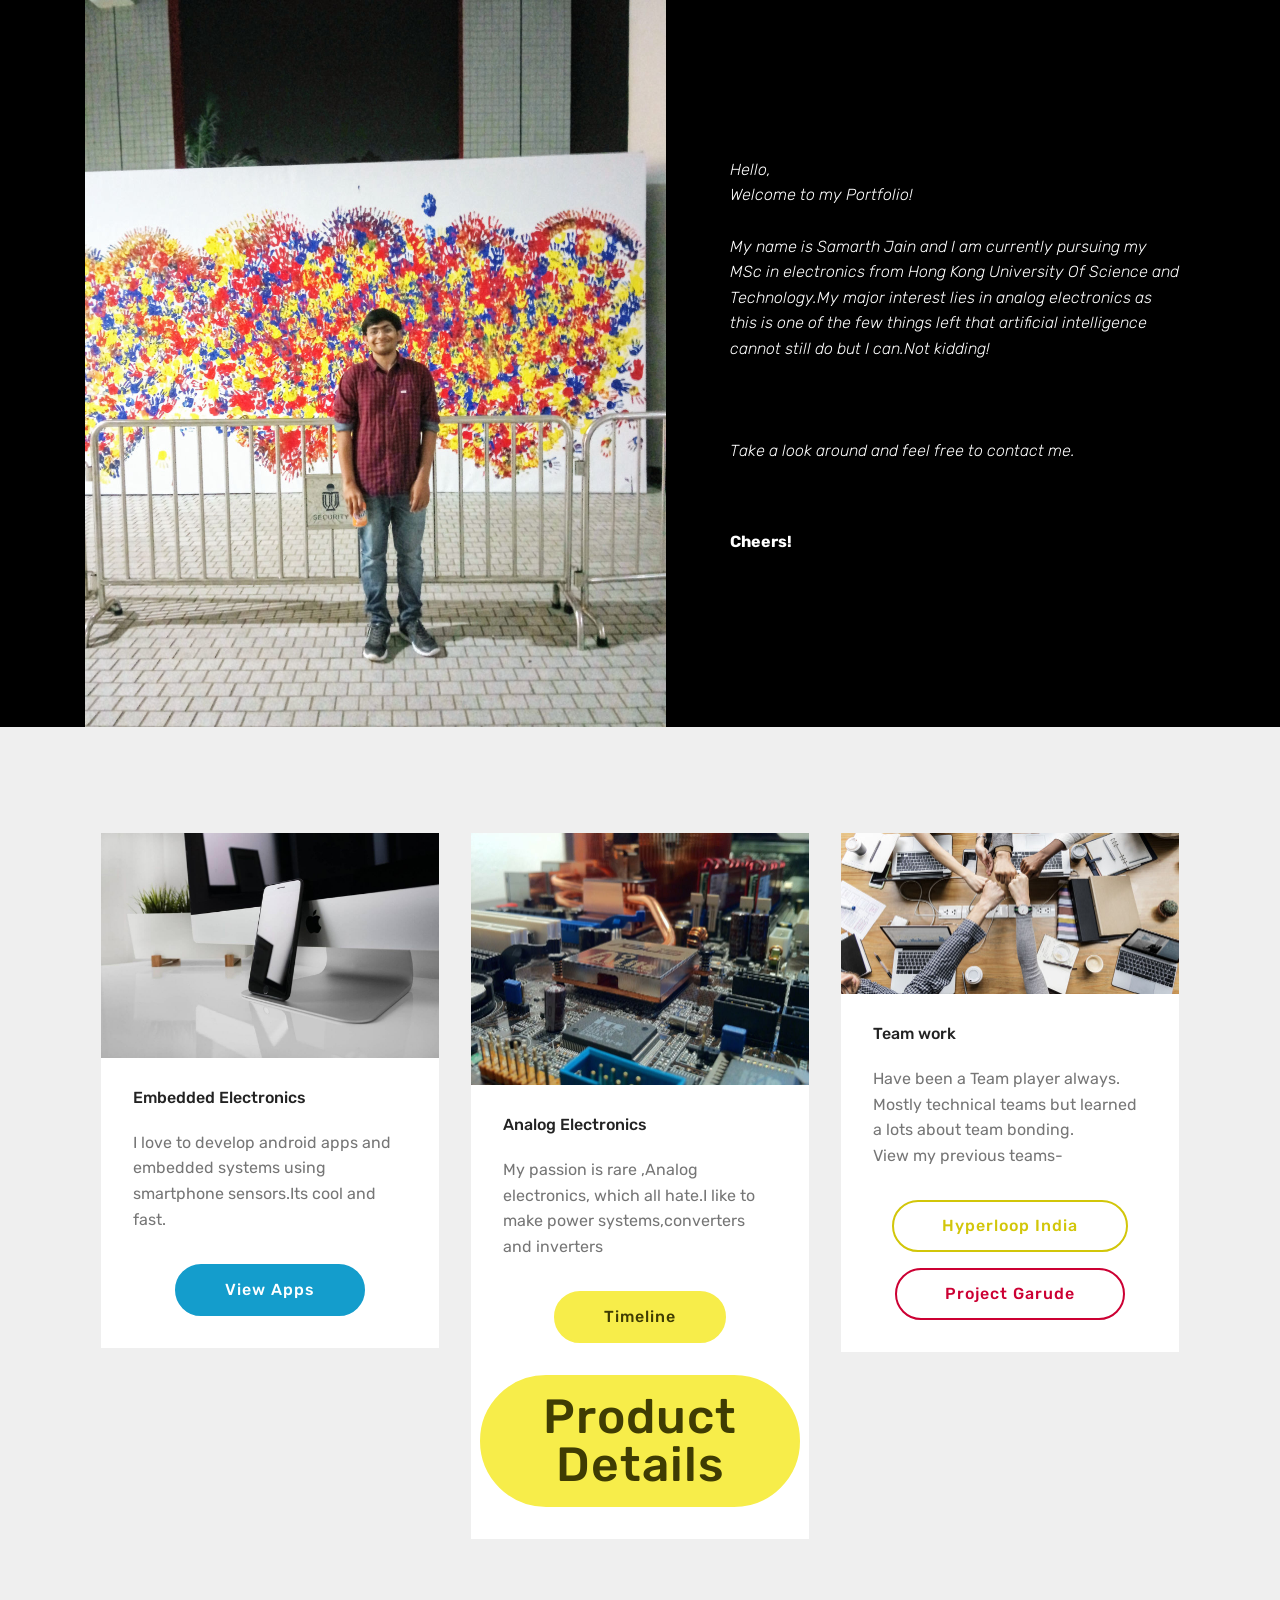
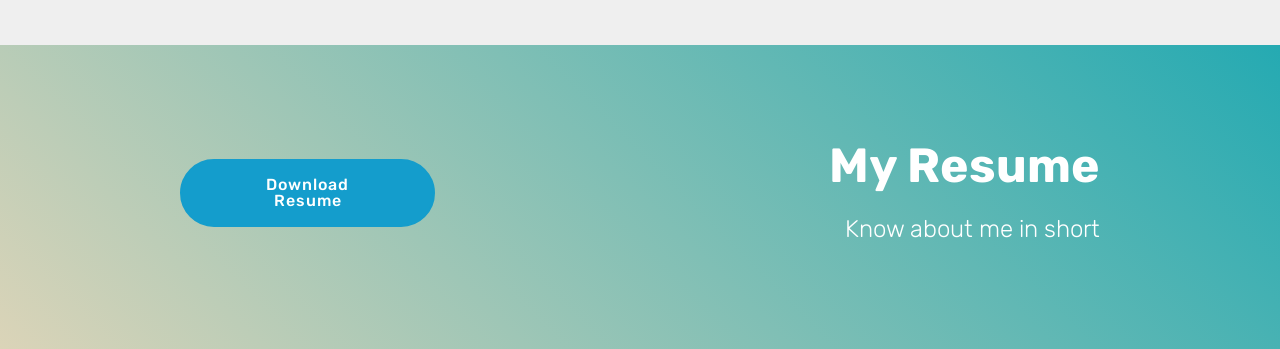
==== commit 22eff621: "Update index.html" ====
--- a/portfolio/index.html
+++ b/portfolio/index.html
@@ -73,7 +73,7 @@
                         <p class="mbr-text mbr-fonts-style display-7">My passion is rare ,Analog electronics, which all hate.I like to make power systems,converters and inverters</p>
                     </div>
                     <div class="mbr-section-btn text-center"><a href="https://samarthjainabout.github.io" class="btn btn-success display-4">Timeline</a></div>
-              <div class="mbr-section-btn text-center"><a href="https://drive.google.com/open?id=1yl69Id8v0xCTXbyCGI8SJZIFc8qv35vI" class="btn btn-success display-4">Product Details</a></div>
+              <div class="mbr-section-btn text-center"><a href="https://drive.google.com/open?id=1yl69Id8v0xCTXbyCGI8SJZIFc8qv35vI" class="btn btn-success display-2">Product Details</a></div>
                   
               </div>
             </div>
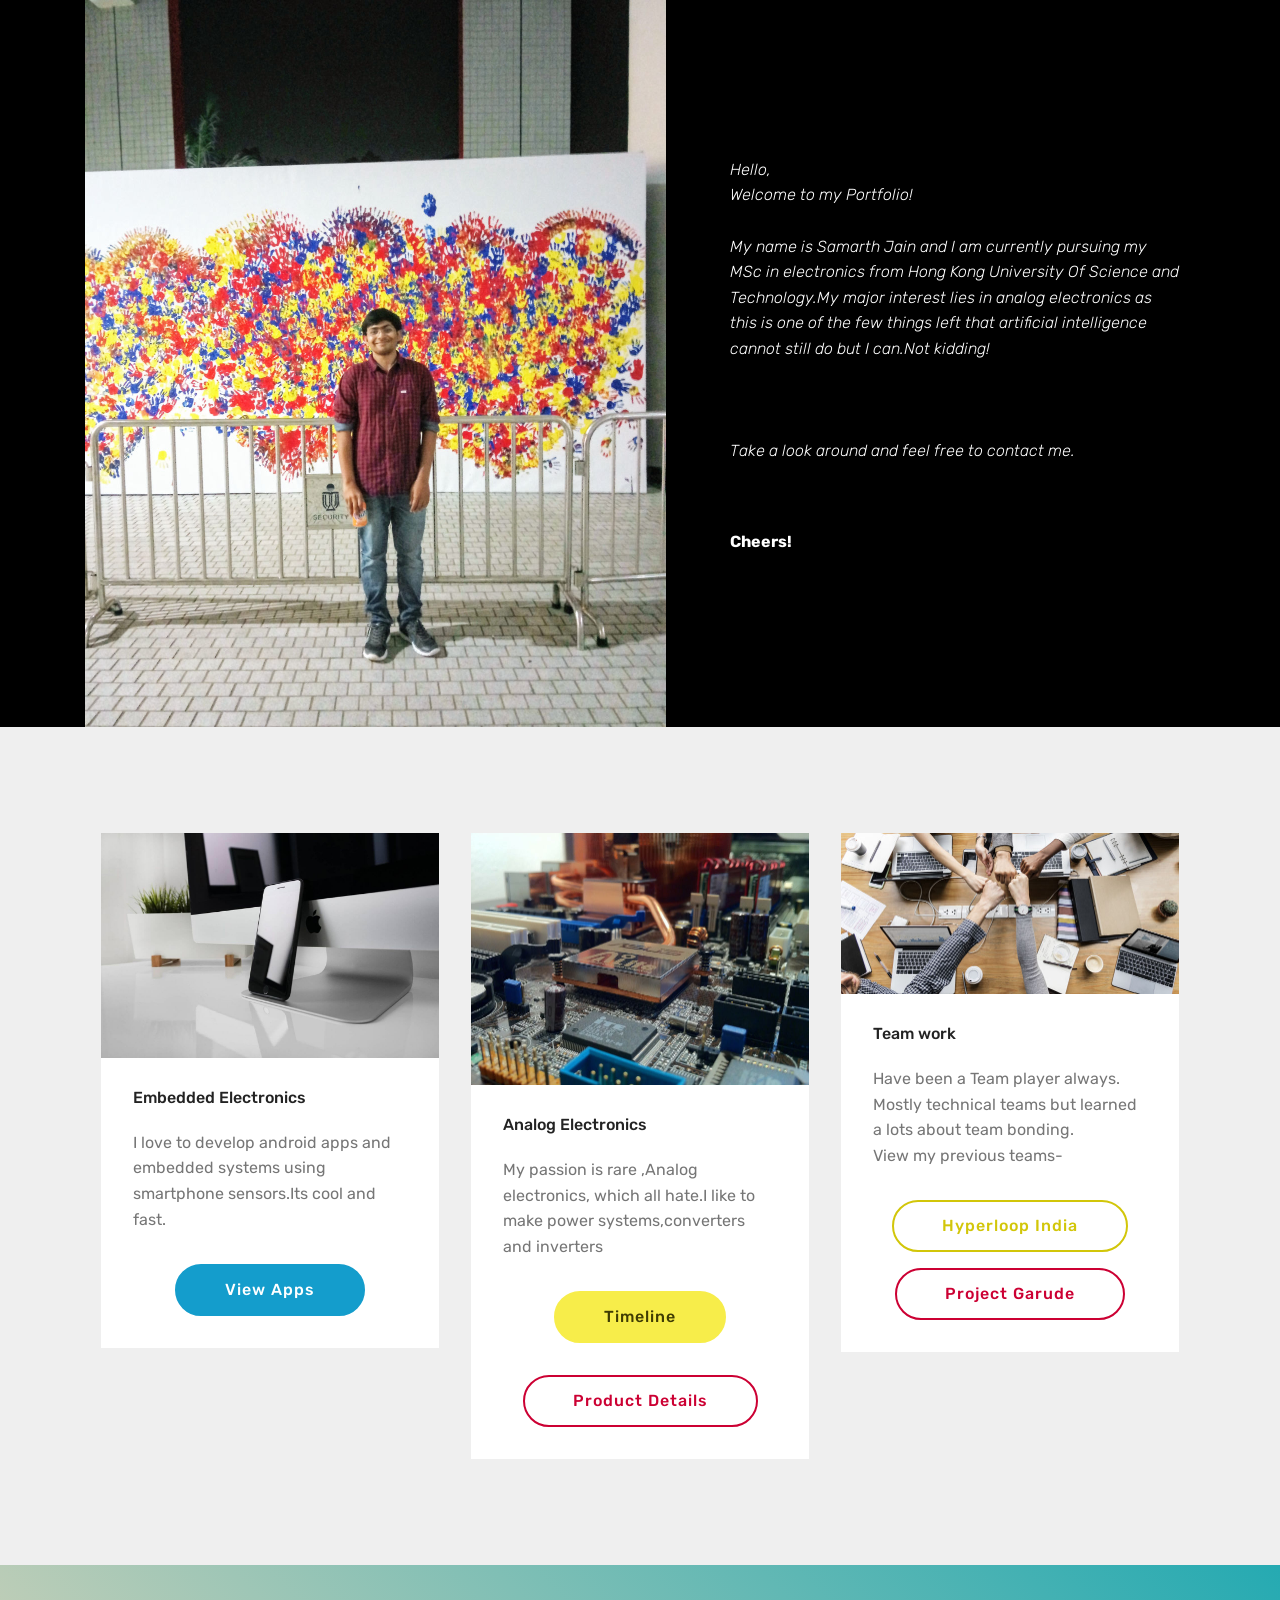
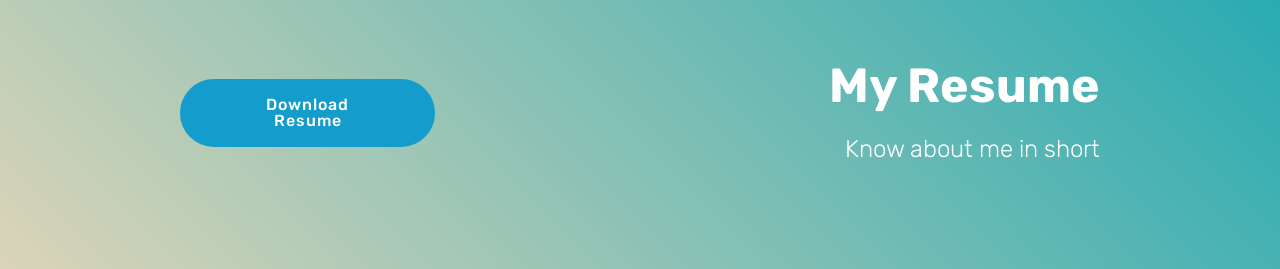
==== commit aa16779f: "Update index.html" ====
--- a/portfolio/index.html
+++ b/portfolio/index.html
@@ -73,7 +73,7 @@
                         <p class="mbr-text mbr-fonts-style display-7">My passion is rare ,Analog electronics, which all hate.I like to make power systems,converters and inverters</p>
                     </div>
                     <div class="mbr-section-btn text-center"><a href="https://samarthjainabout.github.io" class="btn btn-success display-4">Timeline</a></div>
-              <div class="mbr-section-btn text-center"><a href="https://drive.google.com/open?id=1yl69Id8v0xCTXbyCGI8SJZIFc8qv35vI" class="btn btn-success display-2">Product Details</a></div>
+              <div class="mbr-section-btn text-center"><a href="https://drive.google.com/open?id=1yl69Id8v0xCTXbyCGI8SJZIFc8qv35vI" class="btn btn-secondary-outline display-4">Product Details</a></div>
                   
               </div>
             </div>
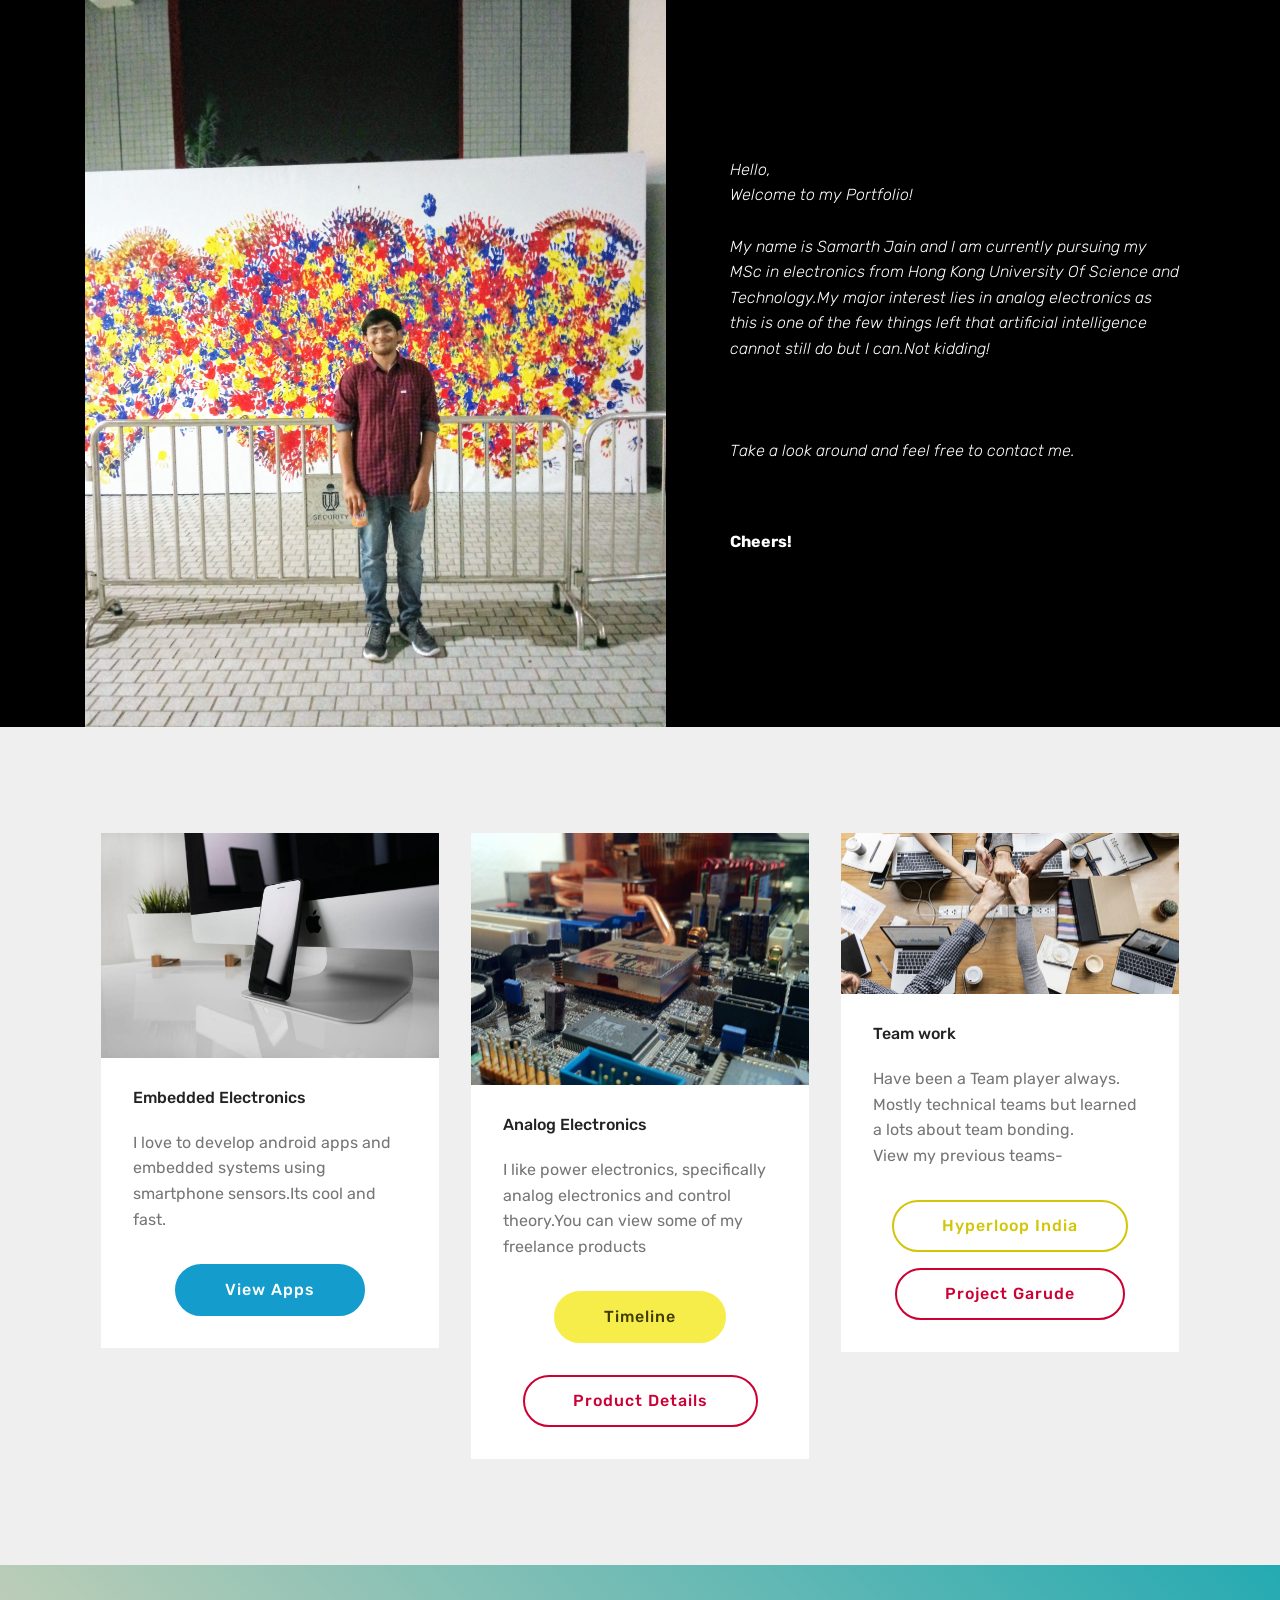
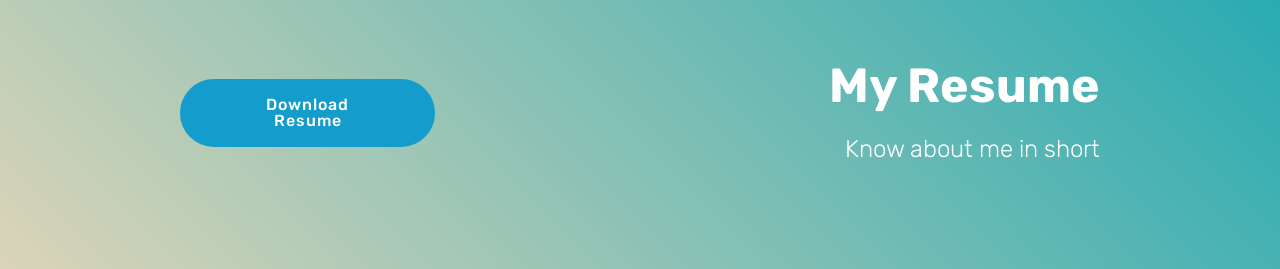
==== commit b9f2e740: "Update index.html" ====
--- a/portfolio/index.html
+++ b/portfolio/index.html
@@ -70,7 +70,7 @@
                     </div>
                     <div class="card-box">
                         <h4 class="card-title mbr-fonts-style display-7">Analog Electronics</h4>
-                        <p class="mbr-text mbr-fonts-style display-7">My passion is rare ,Analog electronics, which all hate.I like to make power systems,converters and inverters</p>
+                        <p class="mbr-text mbr-fonts-style display-7">I like power electronics, specifically analog electronics and control theory.You can view some of my freelance products </p>
                     </div>
                     <div class="mbr-section-btn text-center"><a href="https://samarthjainabout.github.io" class="btn btn-success display-4">Timeline</a></div>
               <div class="mbr-section-btn text-center"><a href="https://drive.google.com/open?id=1yl69Id8v0xCTXbyCGI8SJZIFc8qv35vI" class="btn btn-secondary-outline display-4">Product Details</a></div>
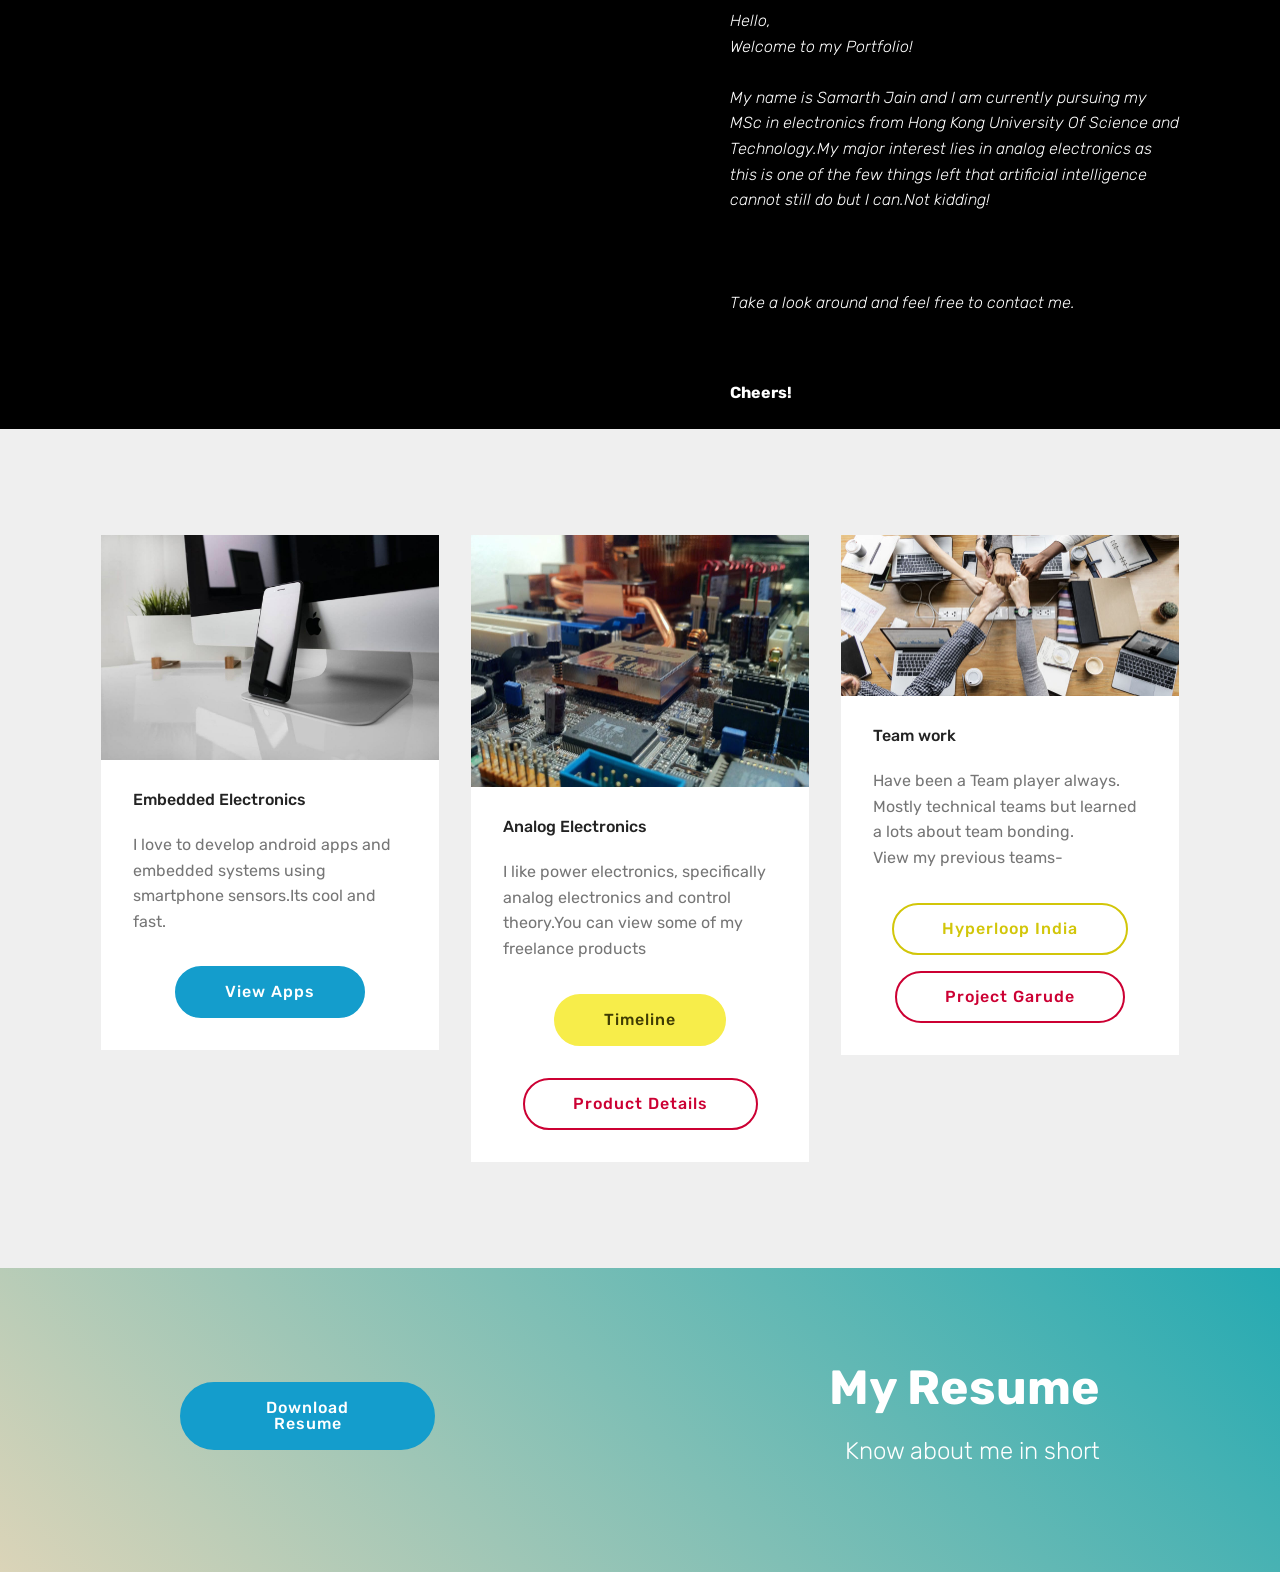
==== commit b76b4eca: "Update index.html" ====
--- a/portfolio/index.html
+++ b/portfolio/index.html
@@ -29,7 +29,7 @@
     <div class="container">
         <div class="media-container-row">
             <div class="mbr-figure pr-lg-5" style="width: 130%;">
-              <img src="assets/images/img-20180921-224445-901-1162x1453.jpg" alt="" title="">
+              <img src="https://www.google.com/url?sa=i&source=images&cd=&ved=2ahUKEwiJkf68laLeAhUGyYUKHcyWD3wQjRx6BAgBEAU&url=https%3A%2F%2Fen.wikipedia.org%2Fwiki%2FHong_Kong_University_of_Science_and_Technology&psig=AOvVaw3vqYhIIHyKfpKc_AbJ_n1s&ust=1540576626530275" alt="" title="">
             </div>
             <div class="media-content px-3 align-self-center mbr-white py-2">
                     <p class="mbr-text testimonial-text mbr-fonts-style display-7">Hello,<br>Welcome to my Portfolio!<br><br>My name is Samarth Jain and I am currently pursuing my MSc in electronics from Hong Kong University Of Science and Technology.My major interest lies in analog electronics as this is one of the few things left that artificial intelligence cannot still do but I can.Not kidding!<br><br><br><br>Take a look around and feel free to contact me.&nbsp;<br><br></p>
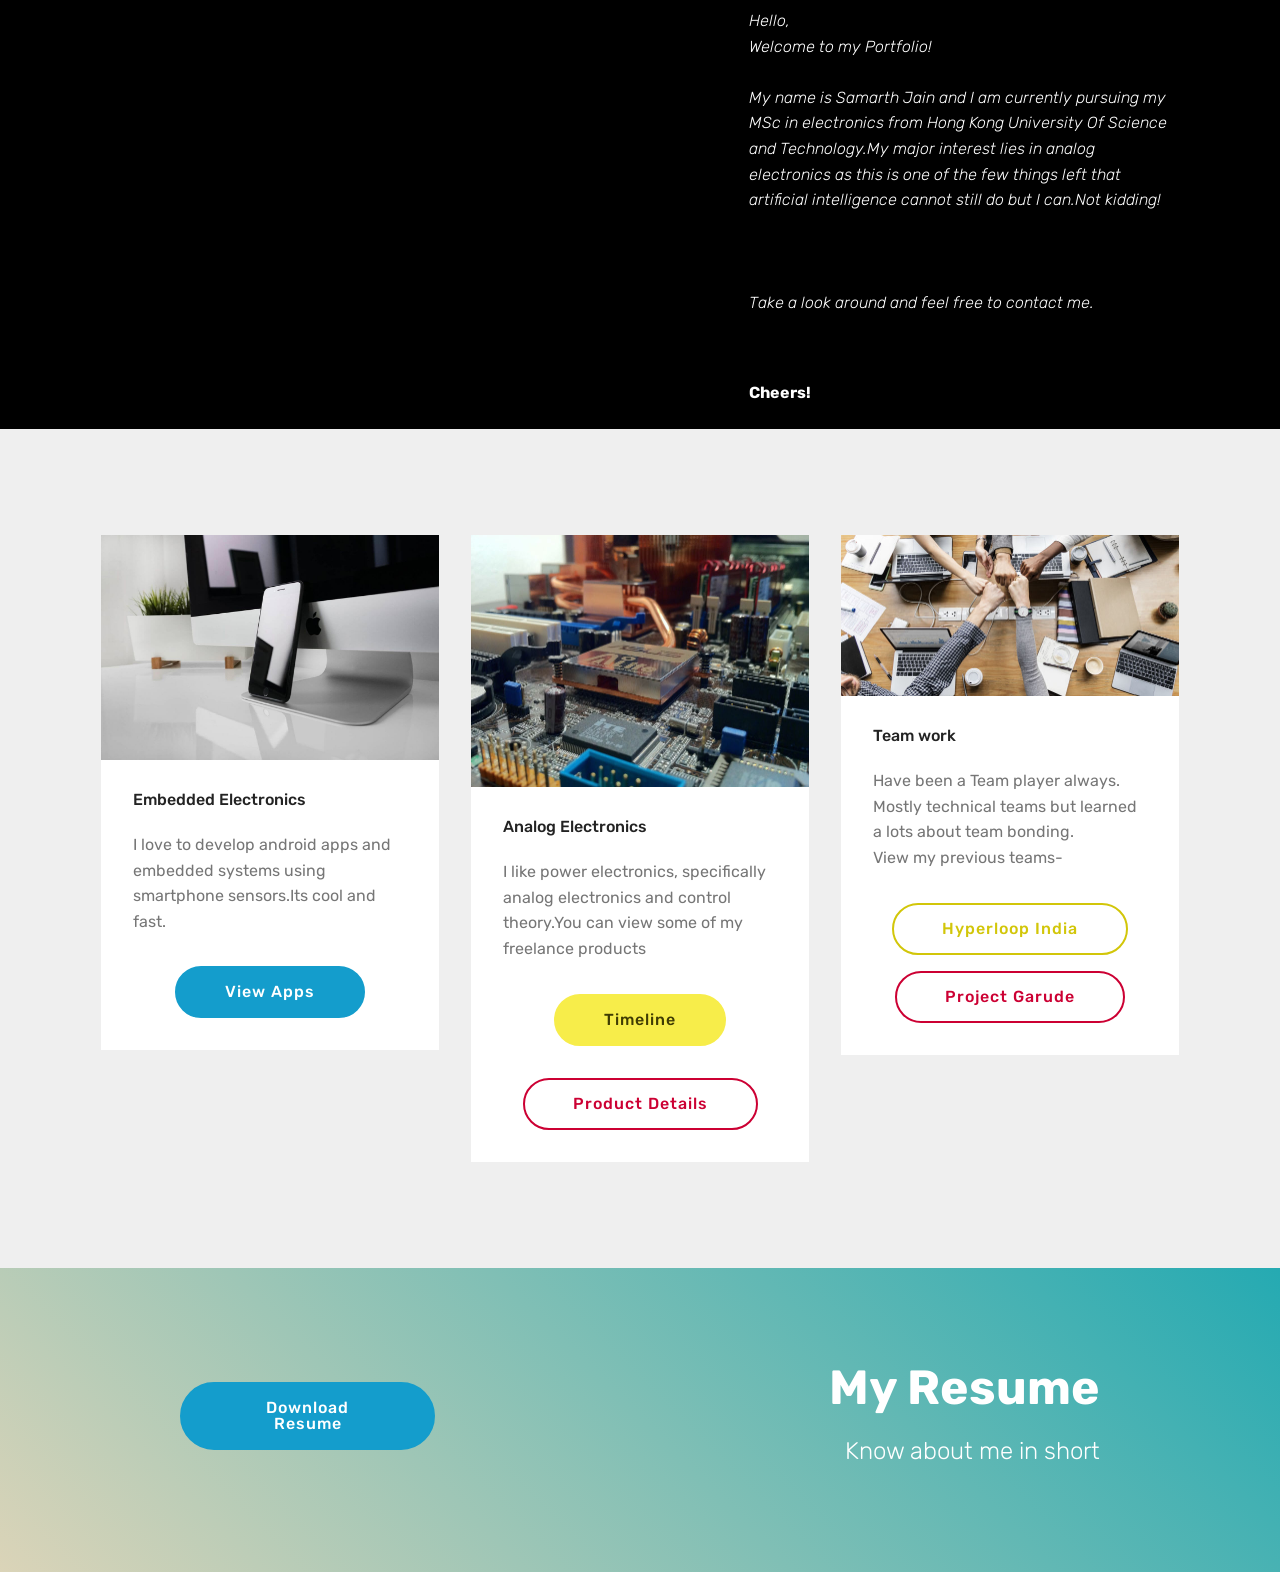
==== commit 935279d1: "Update index.html" ====
--- a/portfolio/index.html
+++ b/portfolio/index.html
@@ -28,8 +28,8 @@
 
     <div class="container">
         <div class="media-container-row">
-            <div class="mbr-figure pr-lg-5" style="width: 130%;">
-              <img src="https://www.google.com/url?sa=i&source=images&cd=&ved=2ahUKEwiJkf68laLeAhUGyYUKHcyWD3wQjRx6BAgBEAU&url=https%3A%2F%2Fen.wikipedia.org%2Fwiki%2FHong_Kong_University_of_Science_and_Technology&psig=AOvVaw3vqYhIIHyKfpKc_AbJ_n1s&ust=1540576626530275" alt="" title="">
+            <div class="mbr-figure pr-lg-5" style="width: 140%;">
+              <img src="https://upload.wikimedia.org/wikipedia/commons/1/18/HKUST_campus_view_looking_from_above.jpg" alt="" title="">
             </div>
             <div class="media-content px-3 align-self-center mbr-white py-2">
                     <p class="mbr-text testimonial-text mbr-fonts-style display-7">Hello,<br>Welcome to my Portfolio!<br><br>My name is Samarth Jain and I am currently pursuing my MSc in electronics from Hong Kong University Of Science and Technology.My major interest lies in analog electronics as this is one of the few things left that artificial intelligence cannot still do but I can.Not kidding!<br><br><br><br>Take a look around and feel free to contact me.&nbsp;<br><br></p>
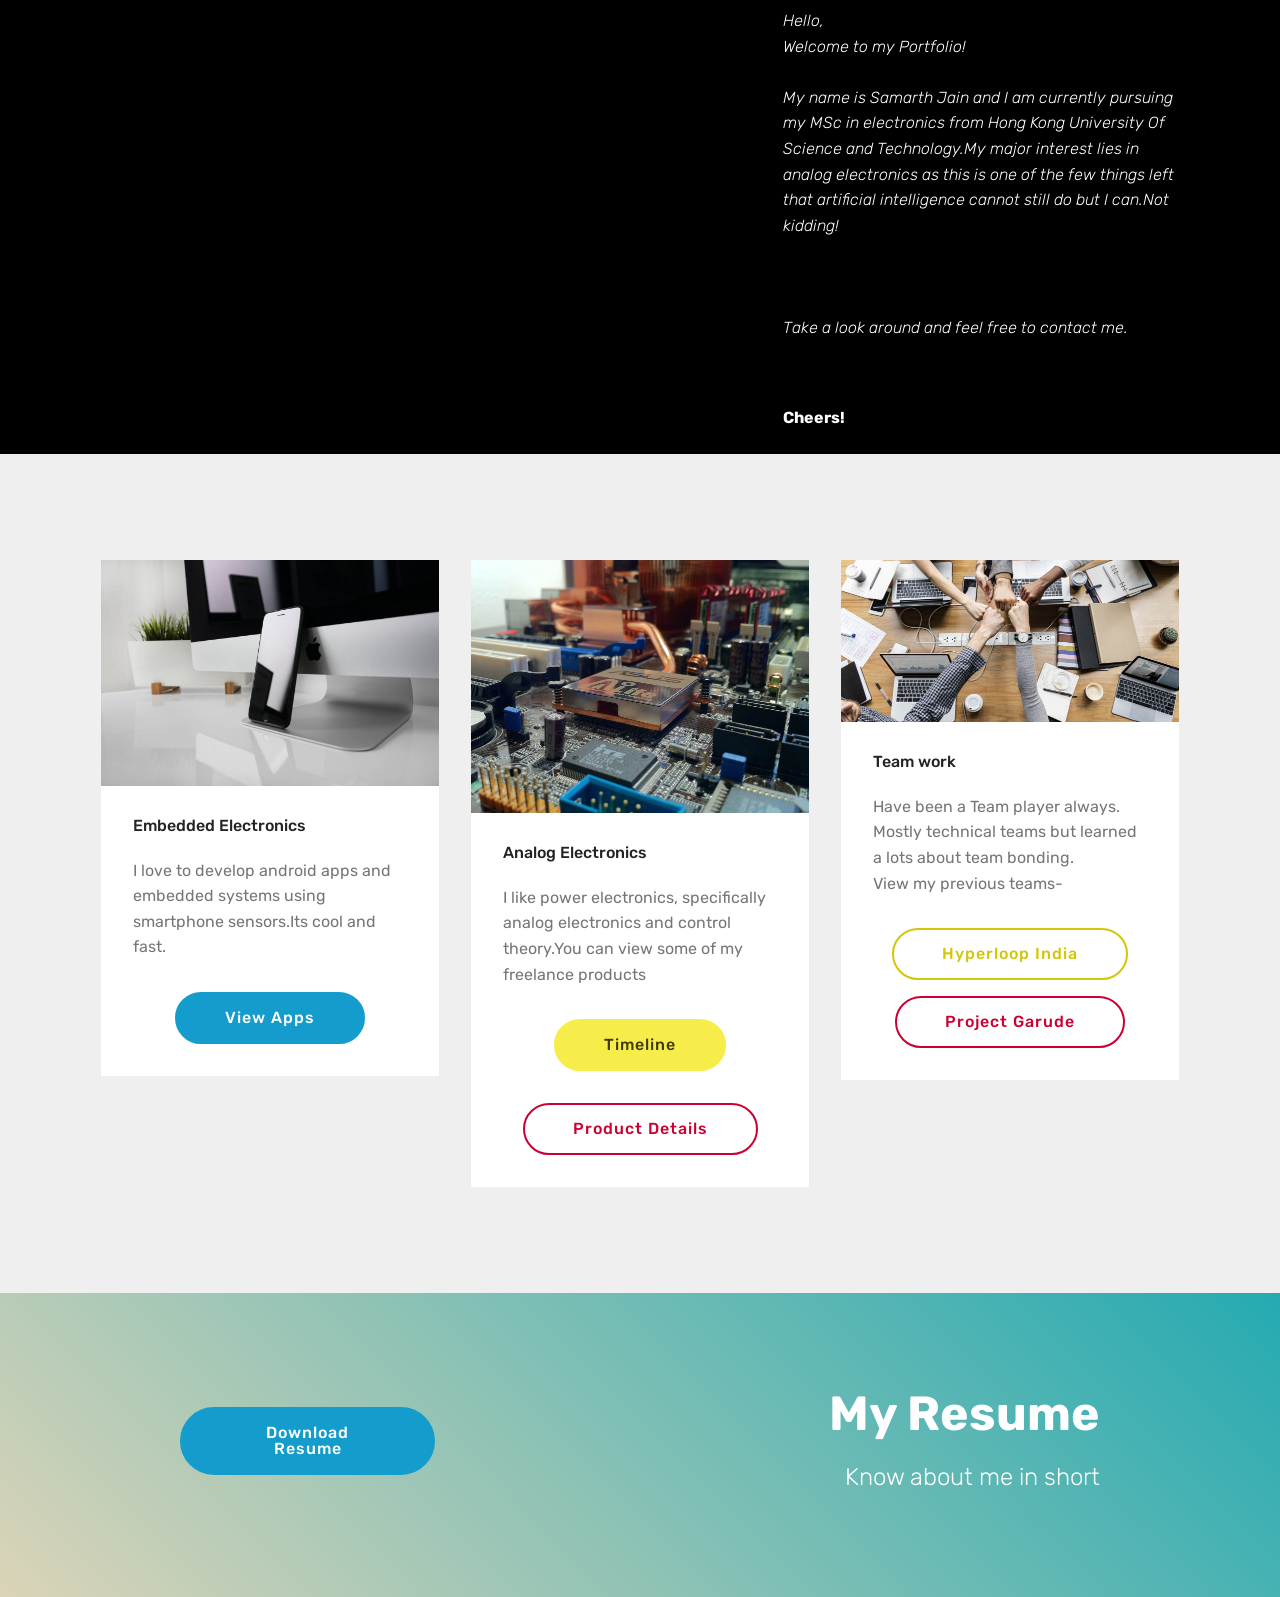
==== commit 61d598cb: "Update index.html" ====
--- a/portfolio/index.html
+++ b/portfolio/index.html
@@ -28,7 +28,7 @@
 
     <div class="container">
         <div class="media-container-row">
-            <div class="mbr-figure pr-lg-5" style="width: 140%;">
+            <div class="mbr-figure pr-lg-5" style="width: 160%;">
               <img src="https://upload.wikimedia.org/wikipedia/commons/1/18/HKUST_campus_view_looking_from_above.jpg" alt="" title="">
             </div>
             <div class="media-content px-3 align-self-center mbr-white py-2">
